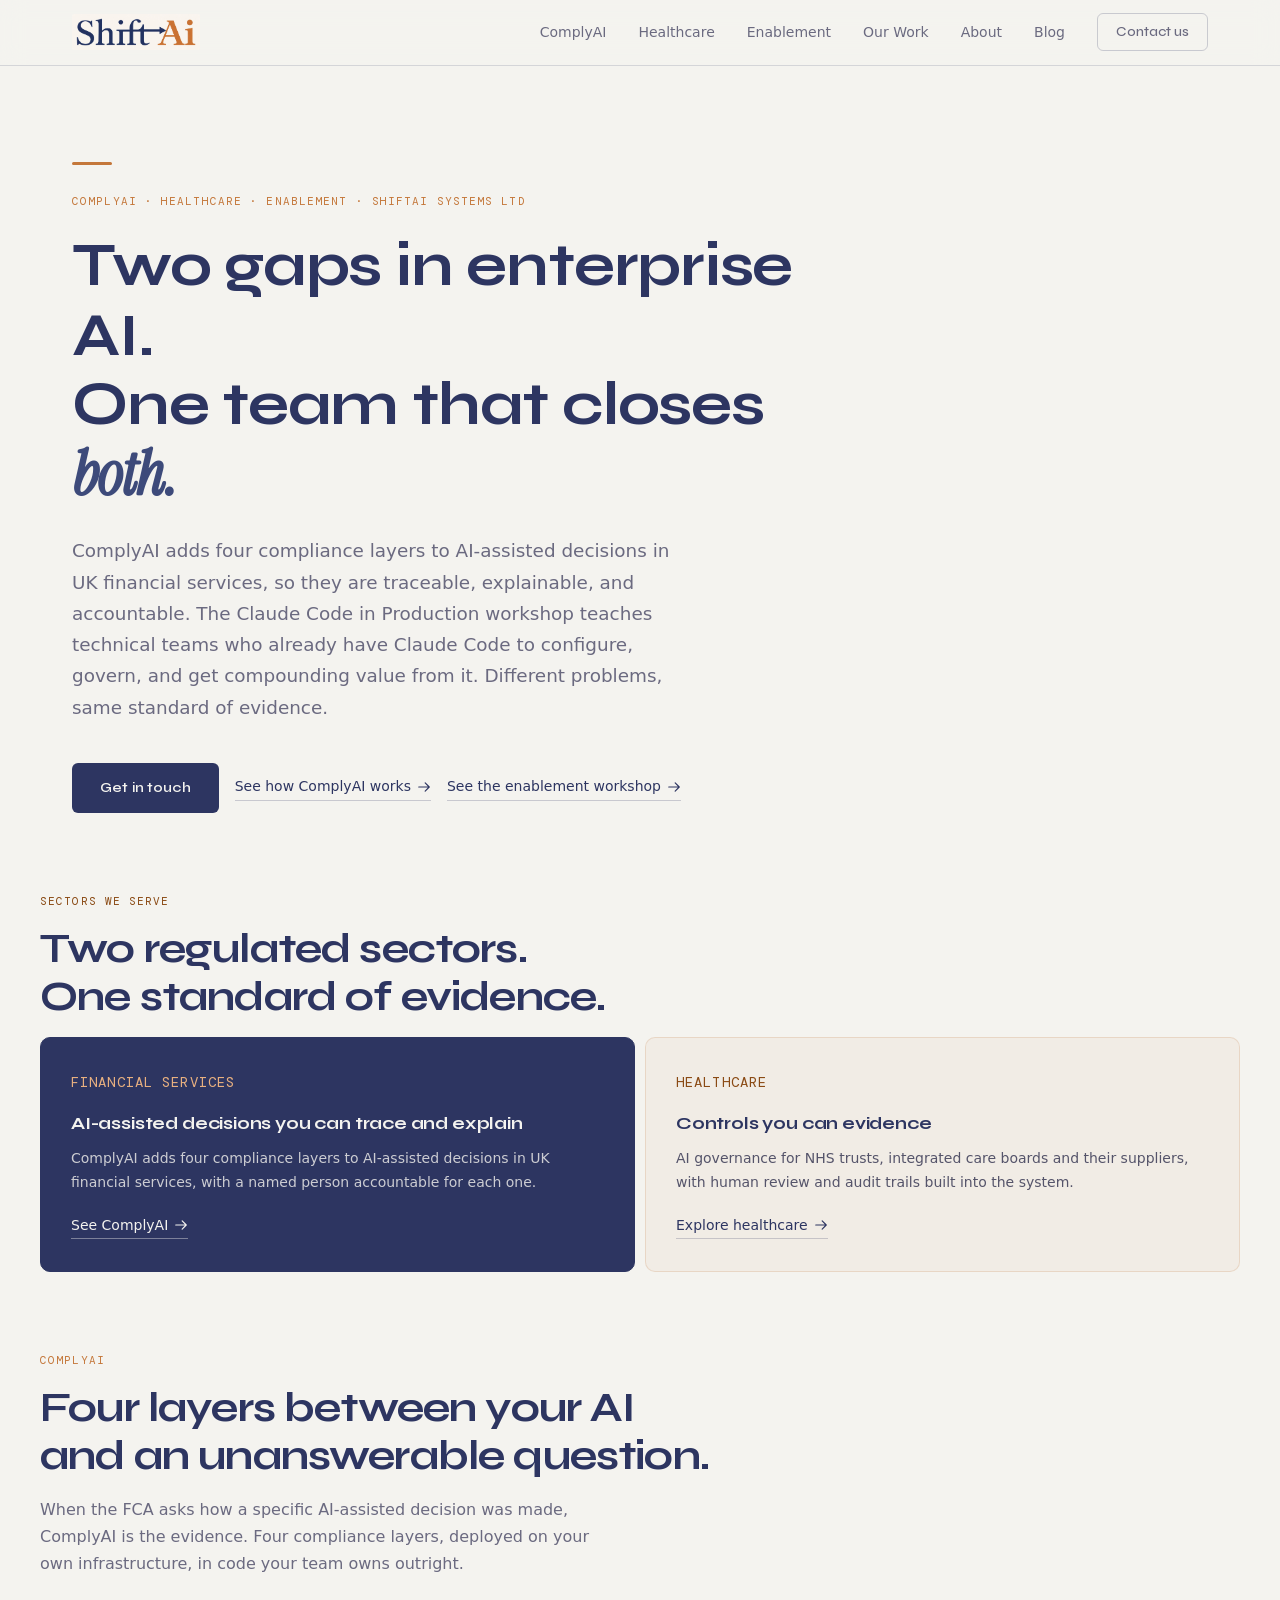
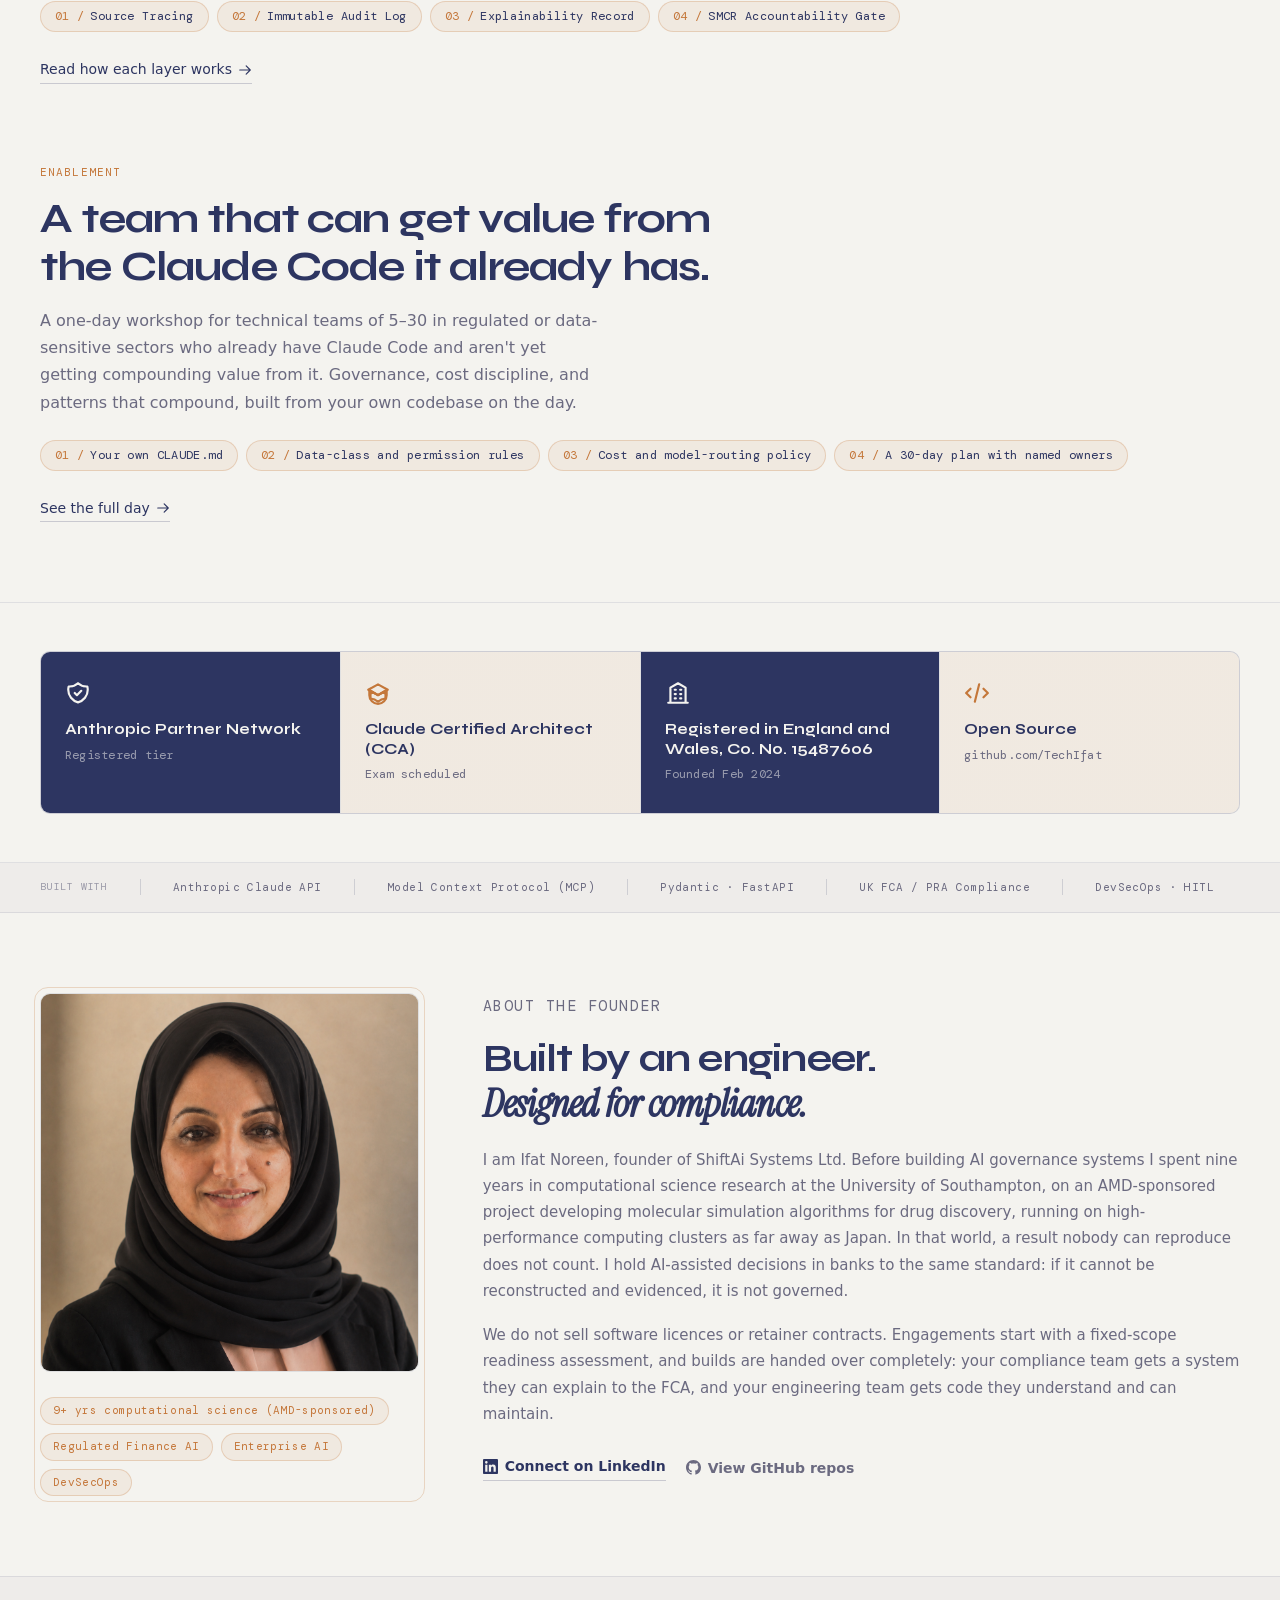
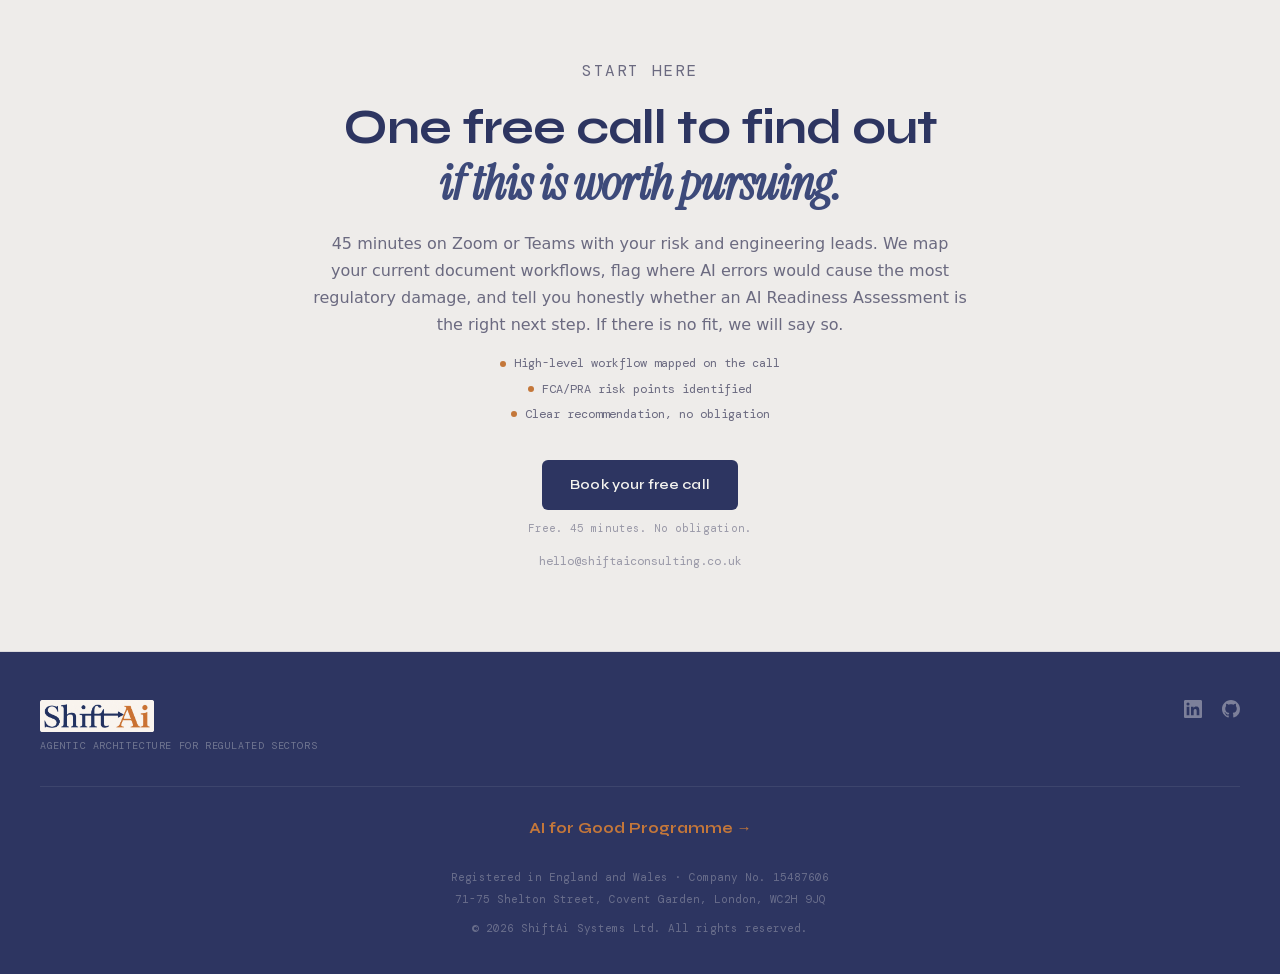
==== index.html @ 069ab25c "Switch chat widget off (single flag), fix hidden class on older pages Co-Authored-By: Claude Sonnet " ====
<!DOCTYPE html>
<html lang="en">
<head>
<meta charset="UTF-8">
<meta name="viewport" content="width=device-width, initial-scale=1.0">
<title>ShiftAi Systems Ltd | AI Governance for UK Financial Services and Healthcare</title>
<meta name="description" content="ShiftAi is a UK AI governance consultancy for regulated sectors: financial services and healthcare. Controls you can evidence, plus Claude Code enablement for technical teams.">
<meta name="keywords" content="agentic AI, AI governance UK banking, AI governance healthcare, NHS AI governance, SMCR compliance AI, Claude Code enablement, agentic AI training, FCA AI governance, UK fintech">
<meta name="author" content="Ifat Noreen, ShiftAi Systems Ltd">
<link rel="canonical" href="https://shiftaiconsulting.co.uk/">
<meta property="og:type" content="website">
<meta property="og:url" content="https://shiftaiconsulting.co.uk/">
<meta property="og:title" content="ShiftAi Systems Ltd | AI Governance for UK Financial Services and Healthcare">
<meta property="og:description" content="Two ways to close the gap between deploying AI and deploying it safely: ComplyAI's four compliance layers, and hands-on Claude Code enablement for technical teams.">
<meta property="og:image" content="https://shiftaiconsulting.co.uk/complyai-card.png">
<meta name="twitter:card" content="summary_large_image">
<meta name="twitter:title" content="ShiftAi Systems Ltd | AI Governance for UK Financial Services and Healthcare">
<meta name="twitter:description" content="Two ways to close the gap between deploying AI and deploying it safely: ComplyAI's four compliance layers, and hands-on Claude Code enablement.">
<meta name="twitter:image" content="https://shiftaiconsulting.co.uk/complyai-card.png">
<script type="application/ld+json">{"@context":"https://schema.org","@type":"ProfessionalService","name":"ShiftAi Systems Ltd","url":"https://shiftaiconsulting.co.uk","description":"AI governance and enablement for regulated sectors: UK financial services and healthcare","founder":{"@type":"Person","name":"Ifat Noreen"},"address":{"@type":"PostalAddress","streetAddress":"71-75 Shelton Street, Covent Garden","addressLocality":"London","postalCode":"WC2H 9JQ","addressCountry":"GB"}}</script>
<link rel="stylesheet" href="fonts/fonts.css">
<style>
.hidden{display:none}
*{box-sizing:border-box;margin:0;padding:0}
:root{
  --bg:#f4f3ef;--bg2:#eeecea;--bg3:#e6e4df;--bg4:#dddbd5;
  --ink:#2d3561;--ink2:#3d4a7a;--ink3:#4a5a8a;
  --brass:#c4773a;--brass-bg:rgba(196,119,58,0.08);--brass-border:rgba(196,119,58,0.25);
  --muted:#6b6a80;--muted2:#9a99a8;
  --border:rgba(45,53,97,0.1);--border2:rgba(45,53,97,0.16);--border3:rgba(45,53,97,0.22);
}
html{scroll-behavior:smooth}
body{background:var(--bg);color:var(--ink);font-family:'DM Sans','Segoe UI',system-ui,sans-serif;font-size:16px;line-height:1.6;-webkit-font-smoothing:antialiased}
h1,h2,h3,h4{font-family:'Syne',sans-serif;line-height:1.15}
.mono{font-family:'DM Mono',monospace}
.serif{font-family:'Instrument Serif',serif}

/* Nav */
nav{position:sticky;top:0;z-index:50;background:rgba(244,243,239,0.92);backdrop-filter:blur(12px);border-bottom:1px solid var(--border2)}
#about{scroll-margin-top:84px}
.nav-inner{max-width:1200px;margin:0 auto;padding:0 32px;height:64px;display:flex;align-items:center;justify-content:space-between}
.nav-logo{text-decoration:none;display:flex;align-items:center}.nav-logo img{height:36px;width:auto}
.nav-links{display:flex;align-items:center;gap:32px}
.nav-links a{font-size:14px;font-weight:500;color:var(--muted);text-decoration:none;transition:color 0.15s;position:relative}
.nav-links a::after{content:'';position:absolute;bottom:-2px;left:0;width:0;height:1px;background:var(--ink);transition:width 0.2s}
.nav-links a:hover{color:var(--ink)}
.nav-links a:hover::after{width:100%}
.nav-cta{font-size:13px;font-weight:600;color:var(--ink);border:1.5px solid var(--border3);border-radius:6px;padding:7px 18px;text-decoration:none;transition:all 0.15s;font-family:'Syne',sans-serif}
.nav-cta:hover{background:var(--ink);color:var(--bg);border-color:var(--ink)}
.hamburger{display:none;background:none;border:none;cursor:pointer;padding:4px;color:var(--ink)}
#mobile-menu{max-height:0;overflow:hidden;transition:max-height 0.3s ease,opacity 0.3s;opacity:0;border-top:1px solid var(--border)}
#mobile-menu.open{max-height:360px;opacity:1}
.mobile-links{padding:20px 32px;display:flex;flex-direction:column;gap:18px}
.mobile-links a{font-size:15px;font-weight:500;color:var(--muted);text-decoration:none;transition:color 0.15s}
.mobile-links a:hover{color:var(--ink)}

/* Reveal */
.reveal{opacity:0;transform:translateY(24px);transition:opacity 0.6s ease,transform 0.6s ease}
.reveal.visible{opacity:1;transform:none}
.rd1{transition-delay:0.08s}.rd2{transition-delay:0.16s}.rd3{transition-delay:0.24s}.rd4{transition-delay:0.32s}

/* Fade-up on load */
@keyframes fadeUp{from{opacity:0;transform:translateY(20px)}to{opacity:1;transform:none}}
.fu{animation:fadeUp 0.7s ease both}
.fu1{animation-delay:0.05s}.fu2{animation-delay:0.18s}.fu3{animation-delay:0.32s}.fu4{animation-delay:0.46s}

/* Hero */
.hero{padding:96px 32px 80px;max-width:1200px;margin:0 auto;position:relative}
.hero-rule{width:40px;height:3px;background:var(--brass);border-radius:2px;margin-bottom:28px}
.hero-eyebrow{font-family:'DM Mono',monospace;font-size:11px;color:var(--brass);letter-spacing:0.1em;text-transform:uppercase;margin-bottom:20px}
.hero h1{font-size:clamp(2.4rem,5vw,3.8rem);font-weight:700;color:var(--ink);letter-spacing:-0.02em;margin-bottom:24px;max-width:780px}
.hero h1 em{font-style:italic;font-family:'Instrument Serif',serif;color:var(--ink2)}
.hero-sub{font-size:1.15rem;color:var(--muted);max-width:620px;line-height:1.7;margin-bottom:40px}
.hero-actions{display:flex;align-items:center;gap:16px;flex-wrap:wrap}
.btn-primary{background:var(--ink);color:var(--bg);font-family:'Syne',sans-serif;font-size:14px;font-weight:600;padding:14px 28px;border-radius:6px;text-decoration:none;transition:background 0.15s,transform 0.15s;display:inline-block;letter-spacing:0.01em;cursor:pointer;border:none;}
.btn-primary:hover{background:var(--ink2);transform:translateY(-1px)}
.btn-secondary{font-size:14px;font-weight:500;color:var(--ink);text-decoration:none;display:inline-flex;align-items:center;gap:6px;border-bottom:1px solid var(--border3);padding-bottom:2px;transition:border-color 0.15s,color 0.15s}
.btn-secondary:hover{color:var(--brass);border-color:var(--brass)}

/* ComplyAI layer chips */
.layer-chips{list-style:none;display:flex;flex-wrap:wrap;gap:8px}
.layer-chip{font-family:'DM Mono',monospace;font-size:12px;color:var(--ink);background:var(--brass-bg);border:1px solid var(--brass-border);padding:5px 14px;border-radius:20px;letter-spacing:0.03em}
.layer-chip .chip-num{color:var(--brass);margin-right:6px}

/* Credentials */
.credentials-section{background:var(--bg);border-top:1px solid var(--border);border-bottom:1px solid var(--border);padding:48px 32px}
.credentials-grid{display:grid;grid-template-columns:repeat(4,1fr);gap:1px;background:var(--border);border:1px solid var(--border);border-radius:10px;overflow:hidden}
.cred-card{padding:28px 24px}
.cred-card.cred-ink{background:var(--ink)}
.cred-card.cred-brass{background-color:var(--bg);background-image:linear-gradient(rgba(196,119,58,0.08),rgba(196,119,58,0.08))}
.cred-icon{width:26px;height:26px;display:block;margin-bottom:14px}
.cred-card.cred-ink .cred-icon{color:var(--bg)}
.cred-card.cred-brass .cred-icon{color:var(--brass)}
.cred-label{font-family:'Syne',sans-serif;font-weight:700;font-size:15px;line-height:1.3;margin-bottom:6px}
.cred-card.cred-ink .cred-label{color:var(--bg)}
.cred-card.cred-brass .cred-label{color:var(--ink)}
.cred-detail{font-family:'DM Mono',monospace;font-size:12px;letter-spacing:0.02em}
.cred-card.cred-ink .cred-detail{color:rgba(244,243,239,0.55)}
.cred-card.cred-brass .cred-detail{color:var(--muted)}

/* Trust bar */
.trust{background:var(--bg2);border-bottom:1px solid var(--border);padding:16px 32px;overflow-x:auto;scrollbar-width:none}
.trust::-webkit-scrollbar{display:none}
.trust-inner{max-width:1200px;margin:0 auto;display:flex;align-items:center;gap:32px;white-space:nowrap}
.trust-label{font-family:'DM Mono',monospace;font-size:10px;color:var(--muted2);letter-spacing:0.08em;text-transform:uppercase;flex-shrink:0}
.trust-divider{width:1px;height:16px;background:var(--border2);flex-shrink:0}
.trust-item{font-family:'DM Mono',monospace;font-size:11px;color:var(--muted);letter-spacing:0.04em;flex-shrink:0}

/* Sectors */
.sectors-grid{display:grid;grid-template-columns:repeat(2,1fr);gap:10px}
.sector-card{background:#fff;border:1px solid var(--border);border-radius:10px;padding:32px 30px;transition:border-color 0.2s,transform 0.2s;position:relative;overflow:hidden;display:flex;flex-direction:column;align-items:flex-start}
.sector-card::before{content:'';position:absolute;top:0;left:0;right:0;height:3px;border-radius:10px 10px 0 0;opacity:0;transition:opacity 0.2s}
.sector-card.ink{background:var(--ink);border-color:var(--ink)}
.sector-card.brass-card{background:rgba(196,119,58,0.05);border-color:rgba(196,119,58,0.18)}
.sector-card.ink::before{background:var(--ink)}
.sector-card.brass-card::before{background:var(--brass)}
.sector-card:hover{transform:translateY(-3px)}
.sector-card:hover::before{opacity:1}
.sector-label{font-family:'DM Mono',monospace;font-size:11px;letter-spacing:0.08em;text-transform:uppercase;margin-bottom:16px}
.sector-card.ink .sector-label{color:#e8b080}
.sector-card.ink h3{color:var(--bg)}
.sector-card.ink p{color:rgba(244,243,239,0.8)}
.sector-card.ink .btn-secondary{color:var(--bg);border-color:rgba(244,243,239,0.4)}
.sector-card.ink .btn-secondary:hover{color:#e8b080;border-color:#e8b080}
.sector-card.ink::before{background:#e8b080}
.sector-card.brass-card .sector-label{color:#8a4a14}
.sector-card h3{font-size:1.1rem;font-weight:700;color:var(--ink);margin-bottom:12px;letter-spacing:-0.01em}
.sector-card p{font-size:14px;color:#55546a;line-height:1.72;margin-bottom:20px}
.sector-card .btn-secondary{margin-top:auto}
.sector-card .btn-secondary:hover{color:#8a4a14;border-color:#8a4a14}
@media(prefers-reduced-motion:reduce){.sector-card:hover{transform:none}}

/* Section shared */
.section{padding:80px 32px}
.section-inner{max-width:1200px;margin:0 auto}
.section-eyebrow{font-family:'DM Mono',monospace;font-size:11px;color:var(--brass);letter-spacing:0.1em;text-transform:uppercase;margin-bottom:14px}
.section-heading{font-size:clamp(1.8rem,3.5vw,2.6rem);font-weight:700;color:var(--ink);letter-spacing:-0.02em;margin-bottom:16px}
.section-sub{font-size:1rem;color:var(--muted);max-width:560px;line-height:1.7;margin-bottom:48px}

/* About Grid */
.about-grid{display:grid;grid-template-columns:1fr 2fr;gap:64px;align-items:start}
.about-photo{position:relative}
.about-photo img{width:100%;aspect-ratio:1;object-fit:cover;border-radius:10px;border:1px solid var(--border)}
.about-photo-frame{position:absolute;inset:-6px;border:1px solid var(--brass-border);border-radius:14px;pointer-events:none}
.badges{display:flex;flex-wrap:wrap;gap:8px;margin-top:18px}
.badge{font-family:'DM Mono',monospace;font-size:11px;color:var(--brass);background:var(--brass-bg);border:1px solid var(--brass-border);padding:4px 12px;border-radius:20px;letter-spacing:0.03em}
.about-content h2{font-size:clamp(1.7rem,3vw,2.4rem);font-weight:700;color:var(--ink);letter-spacing:-0.02em;margin-bottom:20px}
.about-content h2 em{font-style:italic;font-family:'Instrument Serif',serif}
.about-content p{font-size:15px;color:var(--muted);line-height:1.75;margin-bottom:18px}
.about-links{display:flex;flex-wrap:wrap;gap:20px;margin-top:28px}
.about-link{display:inline-flex;align-items:center;gap:7px;font-size:14px;font-weight:600;text-decoration:none;transition:color 0.15s}
.about-link.primary{color:var(--ink);border-bottom:1px solid var(--border3);padding-bottom:2px}
.about-link.primary:hover{color:var(--brass);border-color:var(--brass)}
.about-link.secondary{color:var(--muted)}
.about-link.secondary:hover{color:var(--ink)}

/* CTA */
.cta-section{background:var(--bg2);border-top:1px solid var(--border);border-bottom:1px solid var(--border)}
.cta-inner{max-width:720px;margin:0 auto;text-align:center;padding:80px 32px}
.cta-inner .section-eyebrow{justify-content:center;display:block}
.cta-inner h2{font-size:clamp(2rem,4vw,3rem);font-weight:700;color:var(--ink);letter-spacing:-0.02em;margin-bottom:18px}
.cta-inner h2 em{font-style:italic;font-family:'Instrument Serif',serif;color:var(--ink2)}
.cta-inner p{font-size:1rem;color:var(--muted);line-height:1.7;margin-bottom:16px}
.cta-checklist{list-style:none;display:flex;flex-direction:column;align-items:center;gap:6px;margin-bottom:36px}
.cta-checklist li{font-family:'DM Mono',monospace;font-size:12px;color:var(--muted);display:flex;align-items:center;gap:8px}
.cta-checklist li::before{content:'';width:6px;height:6px;border-radius:50%;background:var(--brass);flex-shrink:0}
.cta-price-anchor{font-family:'DM Mono',monospace;font-size:11px;color:var(--muted2);margin-top:10px;display:block}
.cta-email{font-family:'DM Mono',monospace;font-size:12px;color:var(--muted2);margin-top:14px;display:block}

/* Footer */
footer{background:var(--ink);color:rgba(244,243,239,0.55);padding:48px 32px 36px}
.footer-inner{max-width:1200px;margin:0 auto}
.footer-top{display:flex;justify-content:space-between;align-items:flex-start;gap:32px;flex-wrap:wrap;padding-bottom:32px;border-bottom:1px solid rgba(255,255,255,0.08);margin-bottom:28px}
.footer-logo{margin-bottom:6px;display:flex;align-items:center}.footer-logo img{height:32px;width:auto}
.footer-tagline{font-family:'DM Mono',monospace;font-size:10px;letter-spacing:0.06em;text-transform:uppercase;color:rgba(244,243,239,0.35)}
.footer-links{display:flex;align-items:center;gap:20px}
.footer-link{color:rgba(244,243,239,0.4);transition:color 0.15s;display:flex;align-items:center}
.footer-link:hover{color:var(--bg)}
.footer-program{text-align:center;margin-bottom:28px}
.footer-program a{font-family:'Syne',sans-serif;font-size:15px;font-weight:700;color:var(--brass);text-decoration:none;display:inline-flex;align-items:center;justify-content:center;gap:7px;transition:gap 0.15s}
.footer-program a:hover{gap:11px}
.footer-bottom{display:flex;flex-direction:column;align-items:center;gap:5px;text-align:center;font-family:'DM Mono',monospace;font-size:11px;color:rgba(244,243,239,0.3)}
.footer-bottom a{color:rgba(244,243,239,0.5);text-decoration:none;transition:color 0.15s}
.footer-bottom a:hover{color:var(--bg)}

/* Responsive */
@media(max-width:768px){
  .nav-links{display:none}
  .hamburger{display:block}
  .hero{padding:60px 20px 56px}
  .about-grid{grid-template-columns:1fr}
  .section{padding:56px 20px}
  .trust{padding:14px 20px}
  .credentials-section{padding:32px 20px}
  .credentials-grid{grid-template-columns:repeat(2,1fr)}
  .sectors-grid{grid-template-columns:1fr}
}

@media(max-width:420px){
  .credentials-grid{grid-template-columns:1fr}
}
</style>
<noscript><style>.reveal{opacity:1;transform:none}.fu{animation:none}</style></noscript>
</head>
<body>

<!-- Nav -->
<nav>
  <div class="nav-inner">
    <a href="#" class="nav-logo"><img src="shiftai-logo.png" alt="ShiftAi Systems Ltd" /></a>
    <div class="nav-links">
      <a href="complyai.html">ComplyAI</a>
      <a href="healthcare.html">Healthcare</a>
      <a href="enablement.html">Enablement</a>
      <a href="work.html">Our Work</a>
      <a href="index.html#about">About</a>
      <a href="blog.html">Blog</a>
      <a href="contact.html" class="nav-cta">Contact us</a>
    </div>
    <button id="hamburger" class="hamburger" aria-label="Toggle menu">
      <svg id="icon-open" width="22" height="22" fill="none" stroke="currentColor" viewBox="0 0 24 24"><path stroke-linecap="round" stroke-linejoin="round" stroke-width="2" d="M4 6h16M4 12h16M4 18h16"/></svg>
      <svg id="icon-close" class="hidden" width="22" height="22" fill="none" stroke="currentColor" viewBox="0 0 24 24"><path stroke-linecap="round" stroke-linejoin="round" stroke-width="2" d="M6 18L18 6M6 6l12 12"/></svg>
    </button>
  </div>
  <div id="mobile-menu">
    <div class="mobile-links">
      <a href="complyai.html" onclick="closeMenu()">ComplyAI</a>
      <a href="healthcare.html" onclick="closeMenu()">Healthcare</a>
      <a href="enablement.html" onclick="closeMenu()">Enablement</a>
      <a href="work.html" onclick="closeMenu()">Our Work</a>
      <a href="index.html#about" onclick="closeMenu()">About</a>
      <a href="blog.html" onclick="closeMenu()">Blog</a>
      <a href="contact.html" onclick="closeMenu()">Contact us</a>
    </div>
  </div>
</nav>

<!-- Hero -->
<header>
  <div class="hero">
    <div class="hero-rule fu fu1"></div>
    <p class="hero-eyebrow fu fu1">ComplyAI &middot; Healthcare &middot; Enablement &middot; ShiftAi Systems Ltd</p>
    <h1 class="fu fu2">Two gaps in enterprise AI.<br>One team that closes <em>both.</em></h1>
    <p class="hero-sub fu fu3">ComplyAI adds four compliance layers to AI-assisted decisions in UK financial services, so they are traceable, explainable, and accountable. The Claude Code in Production workshop teaches technical teams who already have Claude Code to configure, govern, and get compounding value from it. Different problems, same standard of evidence.</p>
    <div class="hero-actions fu fu4">
      <a href="contact.html" class="btn-primary">Get in touch</a>
      <a href="complyai.html" class="btn-secondary">See how ComplyAI works <svg width="14" height="14" fill="none" stroke="currentColor" viewBox="0 0 24 24"><path stroke-linecap="round" stroke-linejoin="round" stroke-width="2" d="M14 5l7 7m0 0l-7 7m7-7H3"/></svg></a>
      <a href="enablement.html" class="btn-secondary">See the enablement workshop <svg width="14" height="14" fill="none" stroke="currentColor" viewBox="0 0 24 24"><path stroke-linecap="round" stroke-linejoin="round" stroke-width="2" d="M14 5l7 7m0 0l-7 7m7-7H3"/></svg></a>
    </div>
  </div>
</header>

<!-- Sectors we serve -->
<section id="sectors" class="section" style="padding-top:0">
  <div class="section-inner">
    <div class="reveal">
      <p class="section-eyebrow" style="color:#8a4a14">Sectors we serve</p>
      <h2 class="section-heading">Two regulated sectors.<br>One standard of evidence.</h2>
    </div>
    <div class="sectors-grid">
      <div class="sector-card ink reveal rd1">
        <p class="sector-label">Financial services</p>
        <h3>AI-assisted decisions you can trace and explain</h3>
        <p>ComplyAI adds four compliance layers to AI-assisted decisions in UK financial services, with a named person accountable for each one.</p>
        <a href="complyai.html" class="btn-secondary">See ComplyAI <svg width="14" height="14" fill="none" stroke="currentColor" viewBox="0 0 24 24" aria-hidden="true"><path stroke-linecap="round" stroke-linejoin="round" stroke-width="2" d="M14 5l7 7m0 0l-7 7m7-7H3"/></svg></a>
      </div>
      <div class="sector-card brass-card reveal rd2">
        <p class="sector-label">Healthcare</p>
        <h3>Controls you can evidence</h3>
        <p>AI governance for NHS trusts, integrated care boards and their suppliers, with human review and audit trails built into the system.</p>
        <a href="healthcare.html" class="btn-secondary">Explore healthcare <svg width="14" height="14" fill="none" stroke="currentColor" viewBox="0 0 24 24" aria-hidden="true"><path stroke-linecap="round" stroke-linejoin="round" stroke-width="2" d="M14 5l7 7m0 0l-7 7m7-7H3"/></svg></a>
      </div>
    </div>
  </div>
</section>

<!-- ComplyAI Introduction -->
<section class="section" style="padding-top:0">
  <div class="section-inner">
    <div class="reveal">
      <p class="section-eyebrow">ComplyAI</p>
      <h2 class="section-heading">Four layers between your AI<br>and an unanswerable question.</h2>
      <p class="section-sub" style="margin-bottom:24px">When the FCA asks how a specific AI-assisted decision was made, ComplyAI is the evidence. Four compliance layers, deployed on your own infrastructure, in code your team owns outright.</p>
    </div>
    <ul class="layer-chips reveal">
      <li class="layer-chip"><span class="chip-num">01 /</span>Source Tracing</li>
      <li class="layer-chip"><span class="chip-num">02 /</span>Immutable Audit Log</li>
      <li class="layer-chip"><span class="chip-num">03 /</span>Explainability Record</li>
      <li class="layer-chip"><span class="chip-num">04 /</span>SMCR Accountability Gate</li>
    </ul>
    <div class="reveal" style="margin-top:24px">
      <a href="complyai.html" class="btn-secondary">Read how each layer works <svg width="14" height="14" fill="none" stroke="currentColor" viewBox="0 0 24 24"><path stroke-linecap="round" stroke-linejoin="round" stroke-width="2" d="M14 5l7 7m0 0l-7 7m7-7H3"/></svg></a>
    </div>
  </div>
</section>

<!-- Enablement Introduction -->
<section class="section" style="padding-top:0">
  <div class="section-inner">
    <div class="reveal">
      <p class="section-eyebrow">Enablement</p>
      <h2 class="section-heading">A team that can get value from<br>the Claude Code it already has.</h2>
      <p class="section-sub" style="margin-bottom:24px">A one-day workshop for technical teams of 5&ndash;30 in regulated or data-sensitive sectors who already have Claude Code and aren't yet getting compounding value from it. Governance, cost discipline, and patterns that compound, built from your own codebase on the day.</p>
    </div>
    <ul class="layer-chips reveal">
      <li class="layer-chip"><span class="chip-num">01 /</span>Your own CLAUDE.md</li>
      <li class="layer-chip"><span class="chip-num">02 /</span>Data-class and permission rules</li>
      <li class="layer-chip"><span class="chip-num">03 /</span>Cost and model-routing policy</li>
      <li class="layer-chip"><span class="chip-num">04 /</span>A 30-day plan with named owners</li>
    </ul>
    <div class="reveal" style="margin-top:24px">
      <a href="enablement.html" class="btn-secondary">See the full day <svg width="14" height="14" fill="none" stroke="currentColor" viewBox="0 0 24 24"><path stroke-linecap="round" stroke-linejoin="round" stroke-width="2" d="M14 5l7 7m0 0l-7 7m7-7H3"/></svg></a>
    </div>
  </div>
</section>

<!-- Credentials -->
<section class="credentials-section">
  <div class="section-inner">
    <div class="credentials-grid reveal">
      <div class="cred-card cred-ink">
        <svg class="cred-icon" fill="none" stroke="currentColor" viewBox="0 0 24 24"><path stroke-linecap="round" stroke-linejoin="round" stroke-width="2" d="M9 12l2 2 4-4m5.618-4.016A11.955 11.955 0 0112 2.944a11.955 11.955 0 01-8.618 3.04A12.02 12.02 0 003 9c0 5.591 3.824 10.29 9 11.622 5.176-1.332 9-6.03 9-11.622 0-1.042-.133-2.052-.382-3.016z"/></svg>
        <h3 class="cred-label">Anthropic Partner Network</h3>
        <p class="cred-detail">Registered tier</p>
      </div>
      <div class="cred-card cred-brass">
        <svg class="cred-icon" fill="none" stroke="currentColor" viewBox="0 0 24 24"><path stroke-linecap="round" stroke-linejoin="round" stroke-width="2" d="M12 14l9-5-9-5-9 5 9 5z"/><path stroke-linecap="round" stroke-linejoin="round" stroke-width="2" d="M12 14l6.16-3.422a12.083 12.083 0 01.665 6.479A11.952 11.952 0 0012 20.055a11.952 11.952 0 00-6.824-2.998 12.078 12.078 0 01.665-6.479L12 14z"/><path stroke-linecap="round" stroke-linejoin="round" stroke-width="2" d="M12 14l-8-4.889V14a8 8 0 0016 0V9.111L12 14z"/></svg>
        <h3 class="cred-label">Claude Certified Architect (CCA)</h3>
        <p class="cred-detail">Exam scheduled</p>
      </div>
      <div class="cred-card cred-ink">
        <svg class="cred-icon" fill="none" stroke="currentColor" viewBox="0 0 24 24"><path stroke-linecap="round" stroke-linejoin="round" stroke-width="2" d="M3 21h18M5 21V7l7-4 7 4v14M9 9h1m4 0h1m-6 4h1m4 0h1m-6 4h1m4 0h1"/></svg>
        <h3 class="cred-label">Registered in England and Wales, Co. No. 15487606</h3>
        <p class="cred-detail">Founded Feb 2024</p>
      </div>
      <div class="cred-card cred-brass">
        <svg class="cred-icon" fill="none" stroke="currentColor" viewBox="0 0 24 24"><path stroke-linecap="round" stroke-linejoin="round" stroke-width="2" d="M10 20l4-16m4 4l4 4-4 4M6 16l-4-4 4-4"/></svg>
        <h3 class="cred-label">Open Source</h3>
        <p class="cred-detail">github.com/TechIfat</p>
      </div>
    </div>
  </div>
</section>

<!-- Trust bar -->
<div class="trust">
  <div class="trust-inner">
    <span class="trust-label">Built with</span>
    <div class="trust-divider"></div>
    <span class="trust-item">Anthropic Claude API</span>
    <div class="trust-divider"></div>
    <span class="trust-item">Model Context Protocol (MCP)</span>
    <div class="trust-divider"></div>
    <span class="trust-item">Pydantic · FastAPI</span>
    <div class="trust-divider"></div>
    <span class="trust-item">UK FCA / PRA Compliance</span>
    <div class="trust-divider"></div>
    <span class="trust-item">DevSecOps · HITL</span>
  </div>
</div>

<!-- About -->
<section id="about" class="section">
  <div class="section-inner">
    <div class="about-grid">
      <div class="about-photo reveal">
        <div class="about-photo-frame"></div>
        <img src="headshot.png" alt="Ifat Noreen, Principal Agentic AI Architect">
        <div class="badges">
          <span class="badge">9+ yrs computational science (AMD-sponsored)</span>
          <span class="badge">Regulated Finance AI</span>
          <span class="badge">Enterprise AI</span>
          <span class="badge">DevSecOps</span>
        </div>
      </div>
      <div class="about-content reveal rd2">
        <p class="section-eyebrow">About the founder</p>
        <h2>Built by an engineer.<br><em>Designed for compliance.</em></h2>
        <p>I am Ifat Noreen, founder of ShiftAi Systems Ltd. Before building AI governance systems I spent nine years in computational science research at the University of Southampton, on an AMD-sponsored project developing molecular simulation algorithms for drug discovery, running on high-performance computing clusters as far away as Japan. In that world, a result nobody can reproduce does not count. I hold AI-assisted decisions in banks to the same standard: if it cannot be reconstructed and evidenced, it is not governed.</p>
        <p>We do not sell software licences or retainer contracts. Engagements start with a fixed-scope readiness assessment, and builds are handed over completely: your compliance team gets a system they can explain to the FCA, and your engineering team gets code they understand and can maintain.</p>
        <div class="about-links">
          <a href="https://www.linkedin.com/in/ifat-noreen" target="_blank" class="about-link primary">
            <svg width="15" height="15" fill="currentColor" viewBox="0 0 24 24"><path d="M20.447 20.452h-3.554v-5.569c0-1.328-.027-3.037-1.852-3.037-1.853 0-2.136 1.445-2.136 2.939v5.667H9.351V9h3.414v1.561h.046c.477-.9 1.637-1.85 3.37-1.85 3.601 0 4.267 2.37 4.267 5.455v6.286zM5.337 7.433a2.062 2.062 0 01-2.063-2.065 2.064 2.064 0 112.063 2.065zm1.782 13.019H3.555V9h3.564v11.452zM22.225 0H1.771C.792 0 0 .774 0 1.729v20.542C0 23.227.792 24 1.771 24h20.451C23.2 24 24 23.227 24 22.271V1.729C24 .774 23.2 0 22.222 0h.003z"/></svg>
            Connect on LinkedIn
          </a>
          <a href="https://github.com/TechIfat" target="_blank" class="about-link secondary">
            <svg width="15" height="15" fill="currentColor" viewBox="0 0 24 24"><path d="M12 0C5.37 0 0 5.37 0 12c0 5.31 3.435 9.795 8.205 11.385.6.105.825-.255.825-.57 0-.285-.015-1.23-.015-2.235-3.015.555-3.795-.735-4.035-1.41-.135-.345-.72-1.41-1.23-1.695-.42-.225-1.02-.78-.015-.795.945-.015 1.62.87 1.845 1.23 1.08 1.815 2.805 1.305 3.495.99.105-.78.42-1.305.765-1.605-2.67-.3-5.46-1.335-5.46-5.925 0-1.305.465-2.385 1.23-3.225-.12-.3-.54-1.53.12-3.18 0 0 1.005-.315 3.3 1.23.96-.27 1.98-.405 3-.405s2.04.135 3 .405c2.295-1.56 3.3-1.23 3.3-1.23.66 1.65.24 2.88.12 3.18.765.84 1.23 1.905 1.23 3.225 0 4.605-2.805 5.625-5.475 5.925.435.375.81 1.095.81 2.22 0 1.605-.015 2.895-.015 3.3 0 .315.225.69.825.57A12.02 12.02 0 0024 12c0-6.63-5.37-12-12-12z"/></svg>
            View GitHub repos
          </a>
        </div>
      </div>
    </div>
  </div>
</section>

<!-- CTA -->
<section class="cta-section">
  <div class="cta-inner reveal">
    <p class="section-eyebrow">Start here</p>
    <h2>One free call to find out<br><em>if this is worth pursuing.</em></h2>
    <p>45 minutes on Zoom or Teams with your risk and engineering leads. We map your current document workflows, flag where AI errors would cause the most regulatory damage, and tell you honestly whether an AI Readiness Assessment is the right next step. If there is no fit, we will say so.</p>
    <ul class="cta-checklist">
      <li>High-level workflow mapped on the call</li>
      <li>FCA/PRA risk points identified</li>
      <li>Clear recommendation, no obligation</li>
    </ul>
    <a href="https://calendly.com/ifat-noreen/free-45-minute-discovery-call" target="_blank" rel="noopener" class="btn-primary">Book your free call</a>
    <span class="cta-price-anchor">Free. 45 minutes. No obligation.</span>
    <span class="cta-email">hello@shiftaiconsulting.co.uk</span>
  </div>
</section>

<!-- Footer -->
<footer>
  <div class="footer-inner">
    <div class="footer-top">
      <div>
        <div class="footer-logo"><img src="shiftai-logo.png" alt="ShiftAi Systems Ltd" /></div>
        <div class="footer-tagline">Agentic Architecture for Regulated Sectors</div>
      </div>
      <div class="footer-links">
        <a href="https://www.linkedin.com/in/ifat-noreen" target="_blank" aria-label="LinkedIn" class="footer-link">
          <svg width="18" height="18" fill="currentColor" viewBox="0 0 24 24"><path d="M20.447 20.452h-3.554v-5.569c0-1.328-.027-3.037-1.852-3.037-1.853 0-2.136 1.445-2.136 2.939v5.667H9.351V9h3.414v1.561h.046c.477-.9 1.637-1.85 3.37-1.85 3.601 0 4.267 2.37 4.267 5.455v6.286zM5.337 7.433a2.062 2.062 0 01-2.063-2.065 2.064 2.064 0 112.063 2.065zm1.782 13.019H3.555V9h3.564v11.452zM22.225 0H1.771C.792 0 0 .774 0 1.729v20.542C0 23.227.792 24 1.771 24h20.451C23.2 24 24 23.227 24 22.271V1.729C24 .774 23.2 0 22.222 0h.003z"/></svg>
        </a>
        <a href="https://github.com/TechIfat" target="_blank" aria-label="GitHub" class="footer-link">
          <svg width="18" height="18" fill="currentColor" viewBox="0 0 24 24"><path d="M12 0C5.37 0 0 5.37 0 12c0 5.31 3.435 9.795 8.205 11.385.6.105.825-.255.825-.57 0-.285-.015-1.23-.015-2.235-3.015.555-3.795-.735-4.035-1.41-.135-.345-.72-1.41-1.23-1.695-.42-.225-1.02-.78-.015-.795.945-.015 1.62.87 1.845 1.23 1.08 1.815 2.805 1.305 3.495.99.105-.78.42-1.305.765-1.605-2.67-.3-5.46-1.335-5.46-5.925 0-1.305.465-2.385 1.23-3.225-.12-.3-.54-1.53.12-3.18 0 0 1.005-.315 3.3 1.23.96-.27 1.98-.405 3-.405s2.04.135 3 .405c2.295-1.56 3.3-1.23 3.3-1.23.66 1.65.24 2.88.12 3.18.765.84 1.23 1.905 1.23 3.225 0 4.605-2.805 5.625-5.475 5.925.435.375.81 1.095.81 2.22 0 1.605-.015 2.895-.015 3.3 0 .315.225.69.825.57A12.02 12.02 0 0024 12c0-6.63-5.37-12-12-12z"/></svg>
        </a>
      </div>
    </div>
    <div class="footer-program">
      <a href="ai-for-good.html">AI for Good Programme &rarr;</a>
    </div>

    <div class="footer-bottom">
      <p>Registered in England and Wales · Company No. 15487606</p>
      <p>71-75 Shelton Street, Covent Garden, London, WC2H 9JQ</p>
      <p style="margin-top:6px">&copy; 2026 ShiftAi Systems Ltd. All rights reserved.</p>
    </div>
  </div>
</footer>

<script>
// Mobile Menu Logic
const hamburger=document.getElementById('hamburger'),mobileMenu=document.getElementById('mobile-menu'),iconOpen=document.getElementById('icon-open'),iconClose=document.getElementById('icon-close');
hamburger.addEventListener('click',()=>{const o=mobileMenu.classList.toggle('open');iconOpen.classList.toggle('hidden',o);iconClose.classList.toggle('hidden',!o);});
function closeMenu(){mobileMenu.classList.remove('open');iconOpen.classList.remove('hidden');iconClose.classList.add('hidden');}

// Reveal Animation Logic
const obs=new IntersectionObserver(entries=>entries.forEach(e=>{if(e.isIntersecting){e.target.classList.add('visible');obs.unobserve(e.target);}}),{threshold:0.1});
document.querySelectorAll('.reveal').forEach(el=>obs.observe(el));
</script>

<!-- ShiftAi Discovery Agent: Chat Widget (shared include, see chat-widget.js) -->
<script>window.SA_CHAT_CONFIG={placeholder:'Ask about ComplyAI, enablement, or our architecture…',welcome:'Hello, I\'m the ShiftAi Discovery Agent. I can answer questions about ComplyAI, the Claude Code in Production workshop, or how an engagement works. What would you like to know?'};</script>
<script src="chat-widget.js"></script>
</body>
</html>
---- fonts/fonts.css ----
/* Self-hosted subsets of DM Mono, Syne and Instrument Serif (SIL Open Font License) */
@font-face {
  font-family: 'DM Mono';
  font-style: normal;
  font-weight: 400;
  font-display: swap;
  src: url(dm-mono-normal-aFTU7P.woff2) format('woff2');
  unicode-range: U+0000-00FF, U+0131, U+0152-0153, U+02BB-02BC, U+02C6, U+02DA, U+02DC, U+0304, U+0308, U+0329, U+2000-206F, U+20AC, U+2122, U+2191, U+2193, U+2212, U+2215, U+FEFF, U+FFFD;
}
@font-face {
  font-family: 'DM Mono';
  font-style: normal;
  font-weight: 500;
  font-display: swap;
  src: url(dm-mono-normal-aFTR7P.woff2) format('woff2');
  unicode-range: U+0000-00FF, U+0131, U+0152-0153, U+02BB-02BC, U+02C6, U+02DA, U+02DC, U+0304, U+0308, U+0329, U+2000-206F, U+20AC, U+2122, U+2191, U+2193, U+2212, U+2215, U+FEFF, U+FFFD;
}
@font-face {
  font-family: 'Instrument Serif';
  font-style: italic;
  font-weight: 400;
  font-display: swap;
  src: url(instrument-serif-italic-jizHRF.woff2) format('woff2');
  unicode-range: U+0000-00FF, U+0131, U+0152-0153, U+02BB-02BC, U+02C6, U+02DA, U+02DC, U+0304, U+0308, U+0329, U+2000-206F, U+20AC, U+2122, U+2191, U+2193, U+2212, U+2215, U+FEFF, U+FFFD;
}
@font-face {
  font-family: 'Instrument Serif';
  font-style: normal;
  font-weight: 400;
  font-display: swap;
  src: url(instrument-serif-normal-jizBRF.woff2) format('woff2');
  unicode-range: U+0000-00FF, U+0131, U+0152-0153, U+02BB-02BC, U+02C6, U+02DA, U+02DC, U+0304, U+0308, U+0329, U+2000-206F, U+20AC, U+2122, U+2191, U+2193, U+2212, U+2215, U+FEFF, U+FFFD;
}
@font-face {
  font-family: 'Syne';
  font-style: normal;
  font-weight: 500;
  font-display: swap;
  src: url(syne-normal-8vIH7w.woff2) format('woff2');
  unicode-range: U+0000-00FF, U+0131, U+0152-0153, U+02BB-02BC, U+02C6, U+02DA, U+02DC, U+0304, U+0308, U+0329, U+2000-206F, U+20AC, U+2122, U+2191, U+2193, U+2212, U+2215, U+FEFF, U+FFFD;
}
@font-face {
  font-family: 'Syne';
  font-style: normal;
  font-weight: 600;
  font-display: swap;
  src: url(syne-normal-8vIH7w.woff2) format('woff2');
  unicode-range: U+0000-00FF, U+0131, U+0152-0153, U+02BB-02BC, U+02C6, U+02DA, U+02DC, U+0304, U+0308, U+0329, U+2000-206F, U+20AC, U+2122, U+2191, U+2193, U+2212, U+2215, U+FEFF, U+FFFD;
}
@font-face {
  font-family: 'Syne';
  font-style: normal;
  font-weight: 700;
  font-display: swap;
  src: url(syne-normal-8vIH7w.woff2) format('woff2');
  unicode-range: U+0000-00FF, U+0131, U+0152-0153, U+02BB-02BC, U+02C6, U+02DA, U+02DC, U+0304, U+0308, U+0329, U+2000-206F, U+20AC, U+2122, U+2191, U+2193, U+2212, U+2215, U+FEFF, U+FFFD;
}
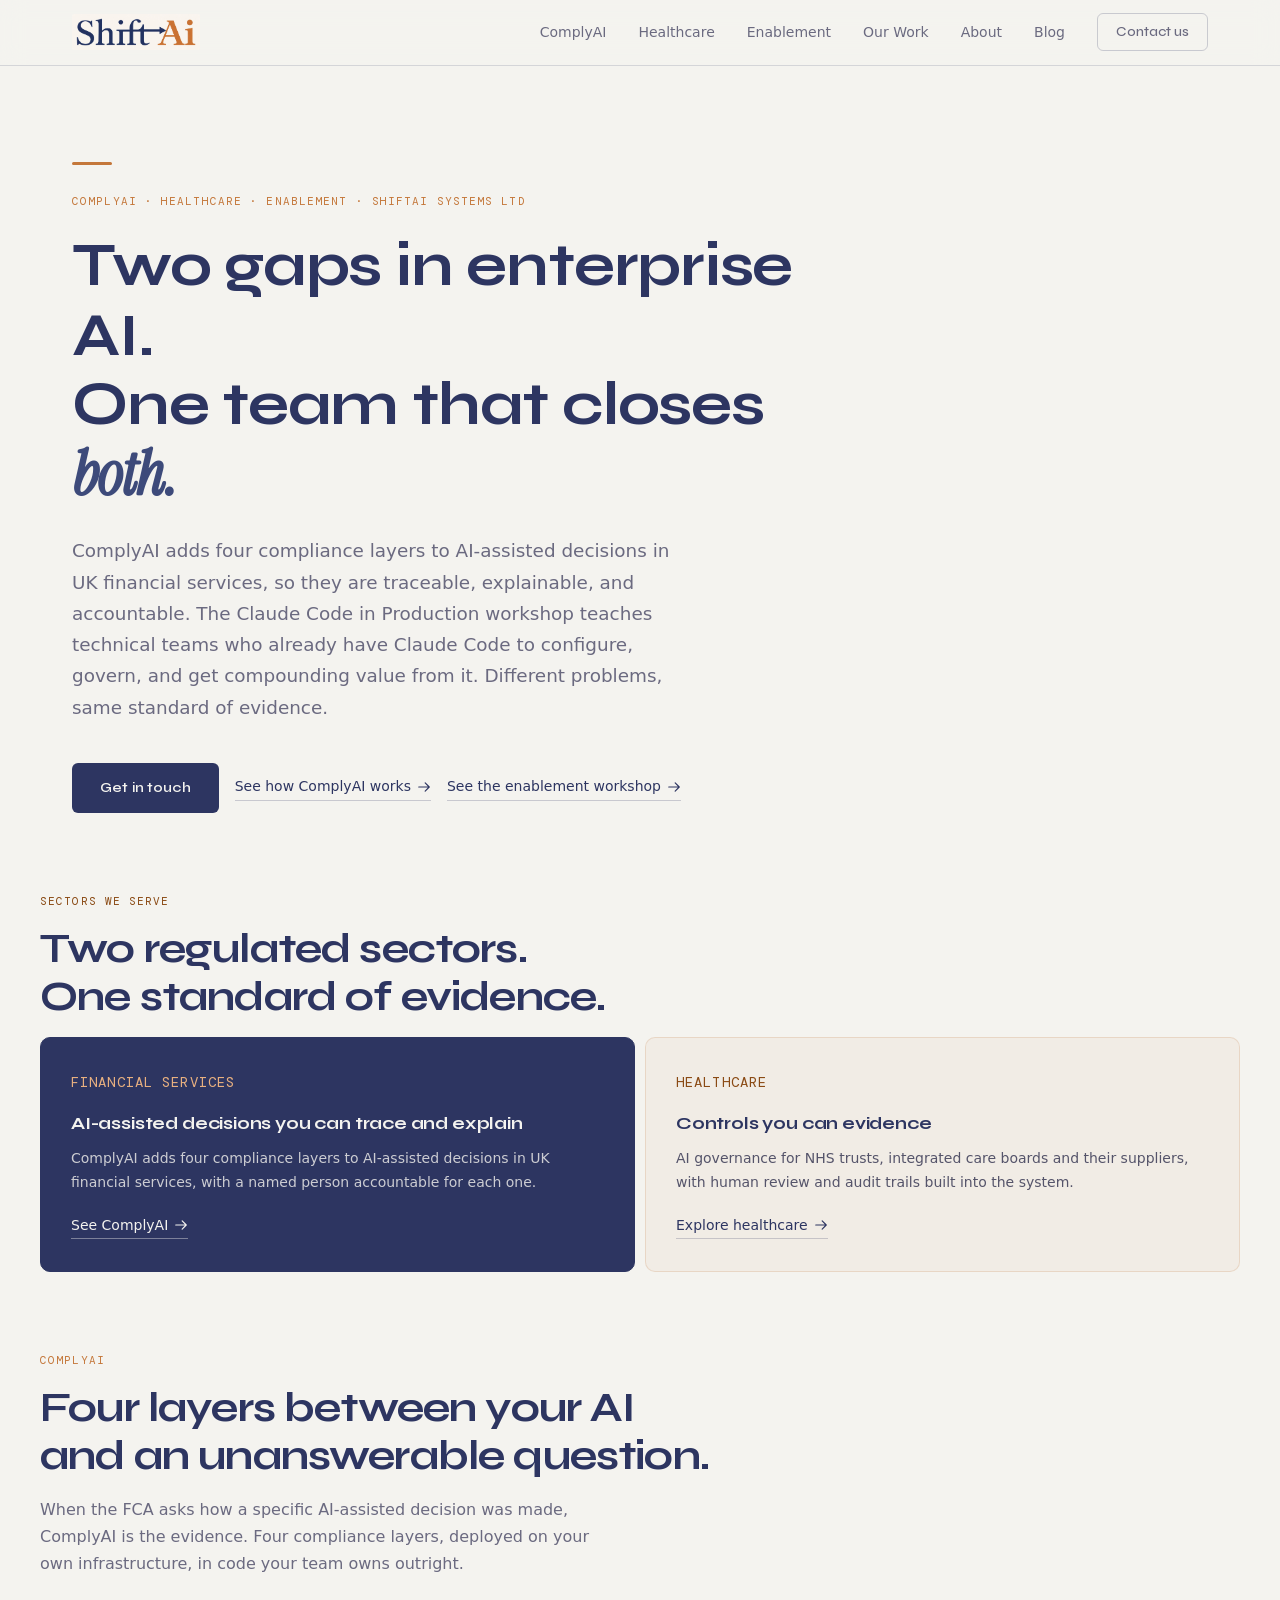
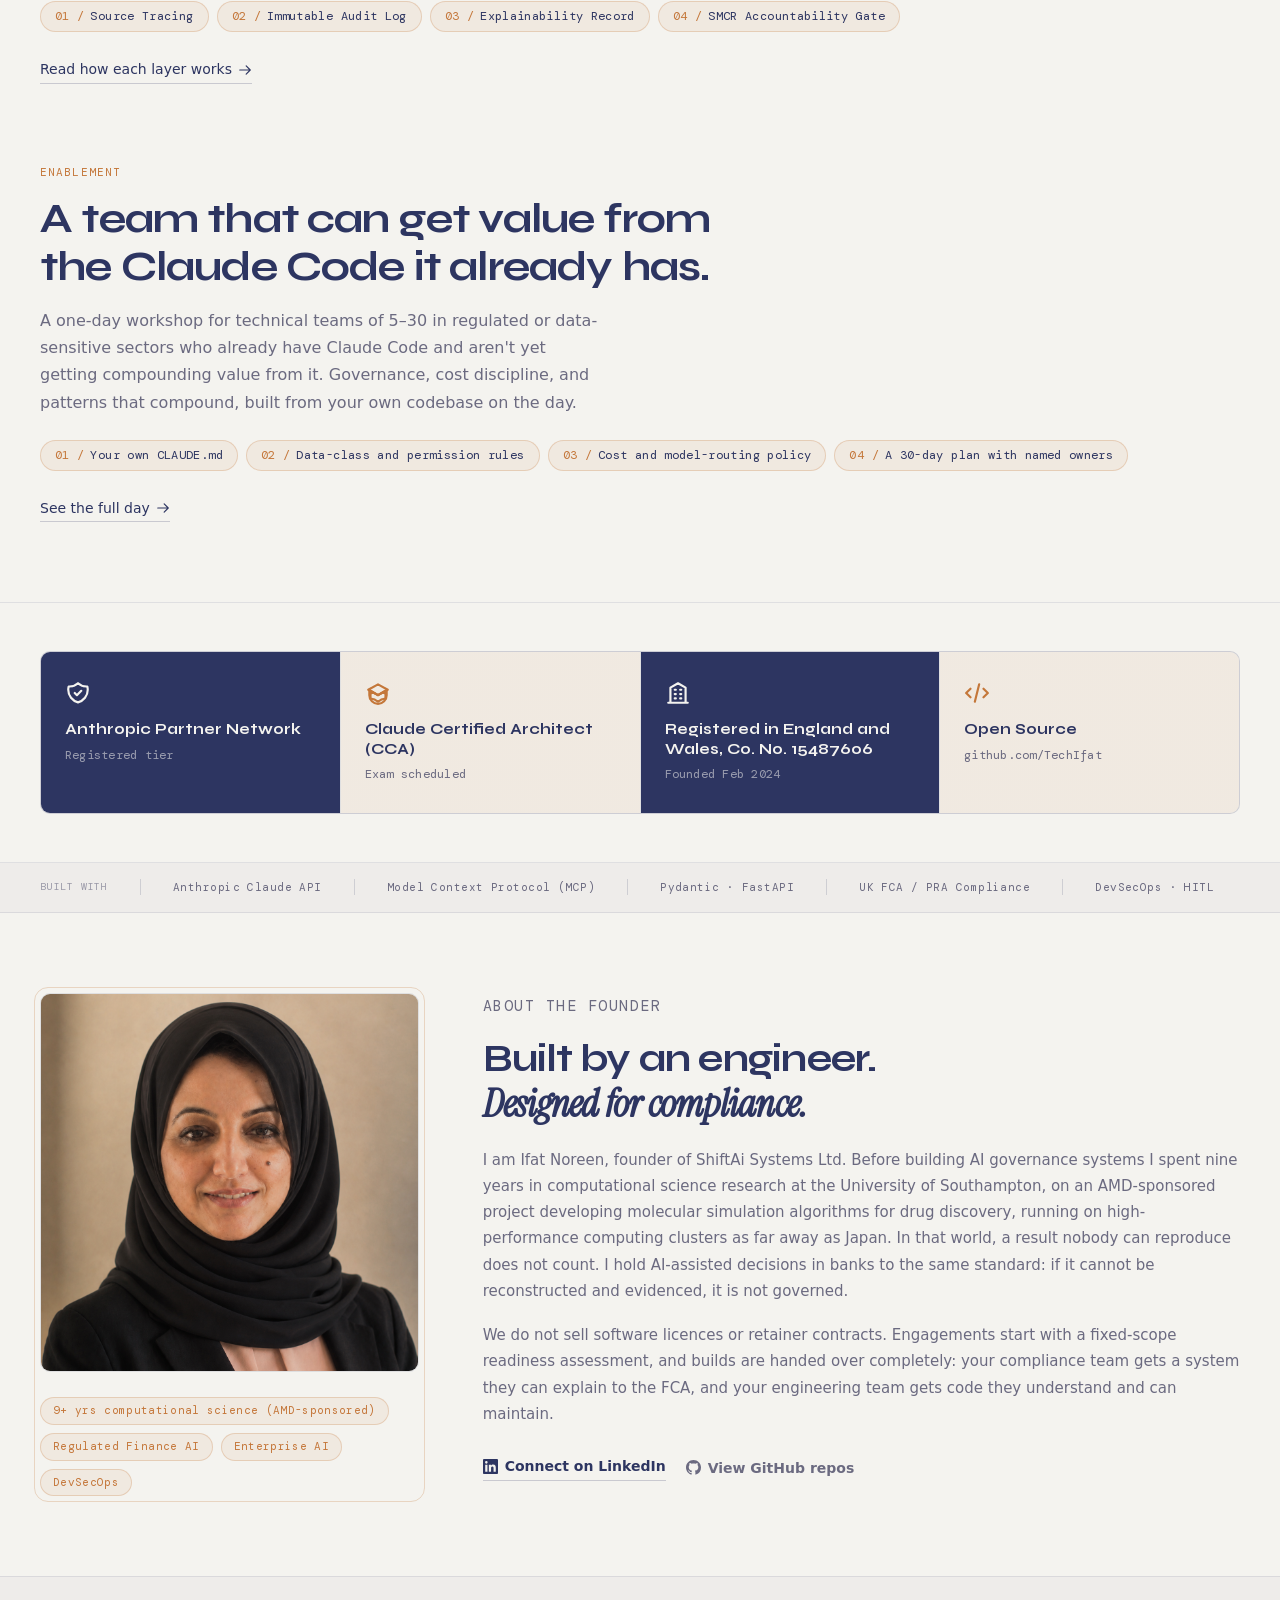
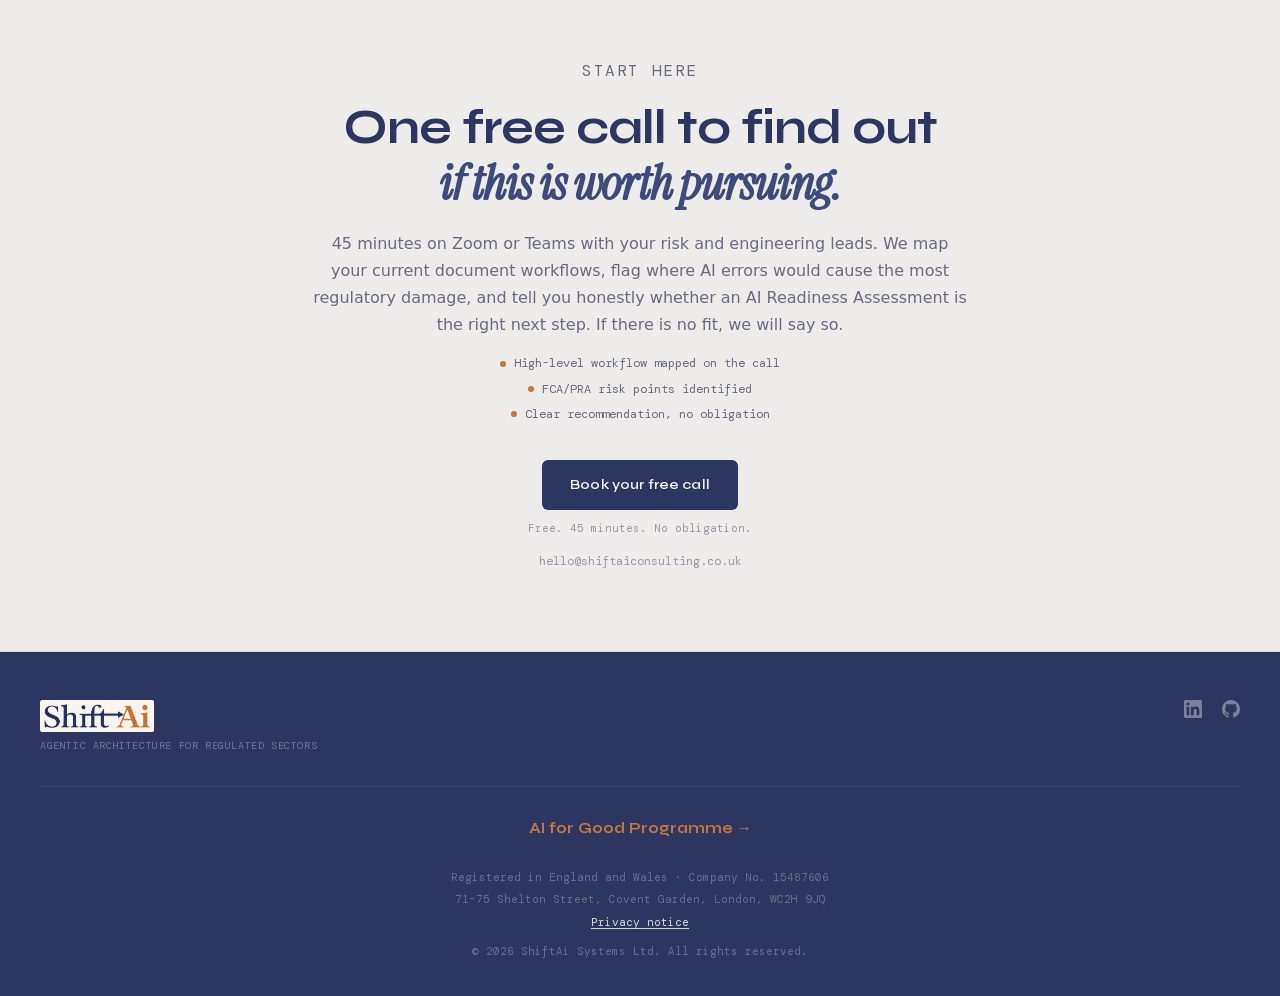
==== commit 82b59a42: "Add privacy notice, link from all footers, add to sitemap Co-Authored-By: Claude Sonnet 5.5 <noreply" ====
--- a/index.html
+++ b/index.html
@@ -434,6 +434,7 @@
     <div class="footer-bottom">
       <p>Registered in England and Wales · Company No. 15487606</p>
       <p>71-75 Shelton Street, Covent Garden, London, WC2H 9JQ</p>
+      <p><a href="privacy.html" style="color:rgba(244,243,239,0.85);text-decoration:underline;text-underline-offset:2px">Privacy notice</a></p>
       <p style="margin-top:6px">&copy; 2026 ShiftAi Systems Ltd. All rights reserved.</p>
     </div>
   </div>
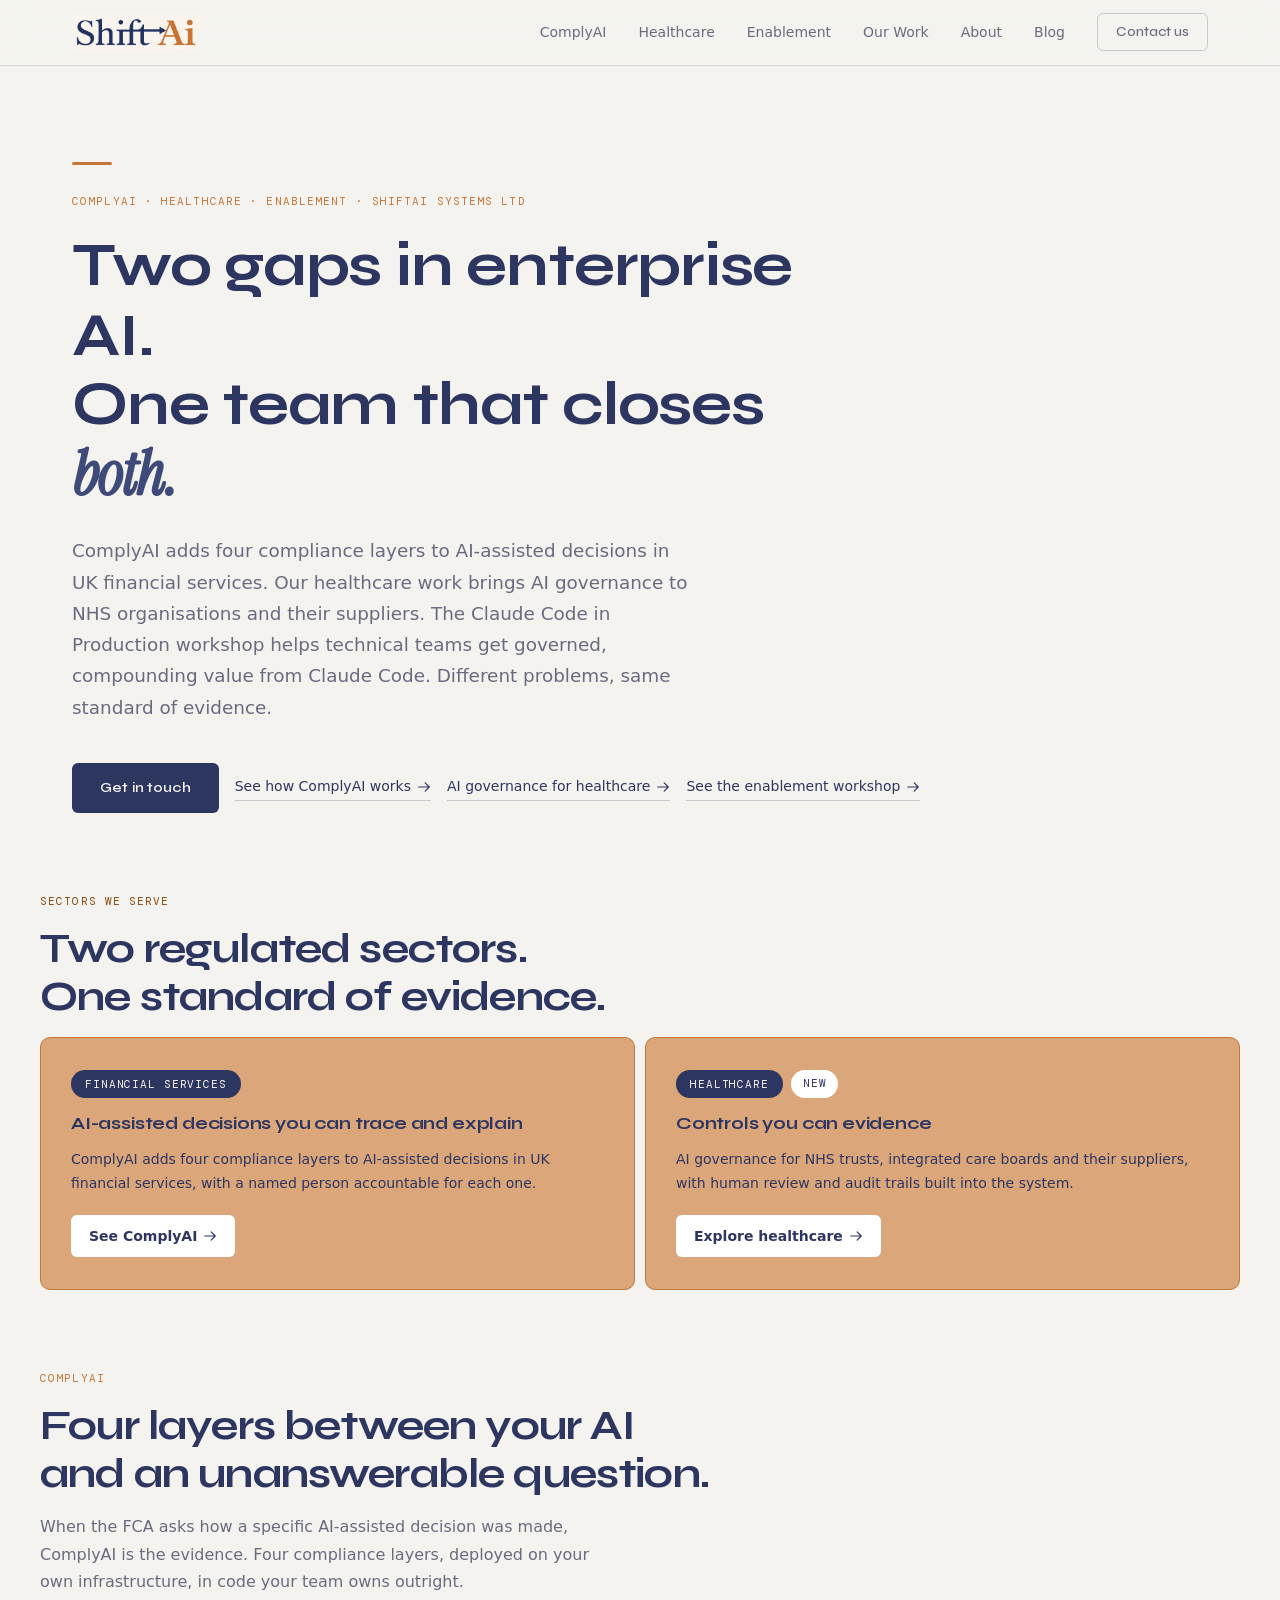
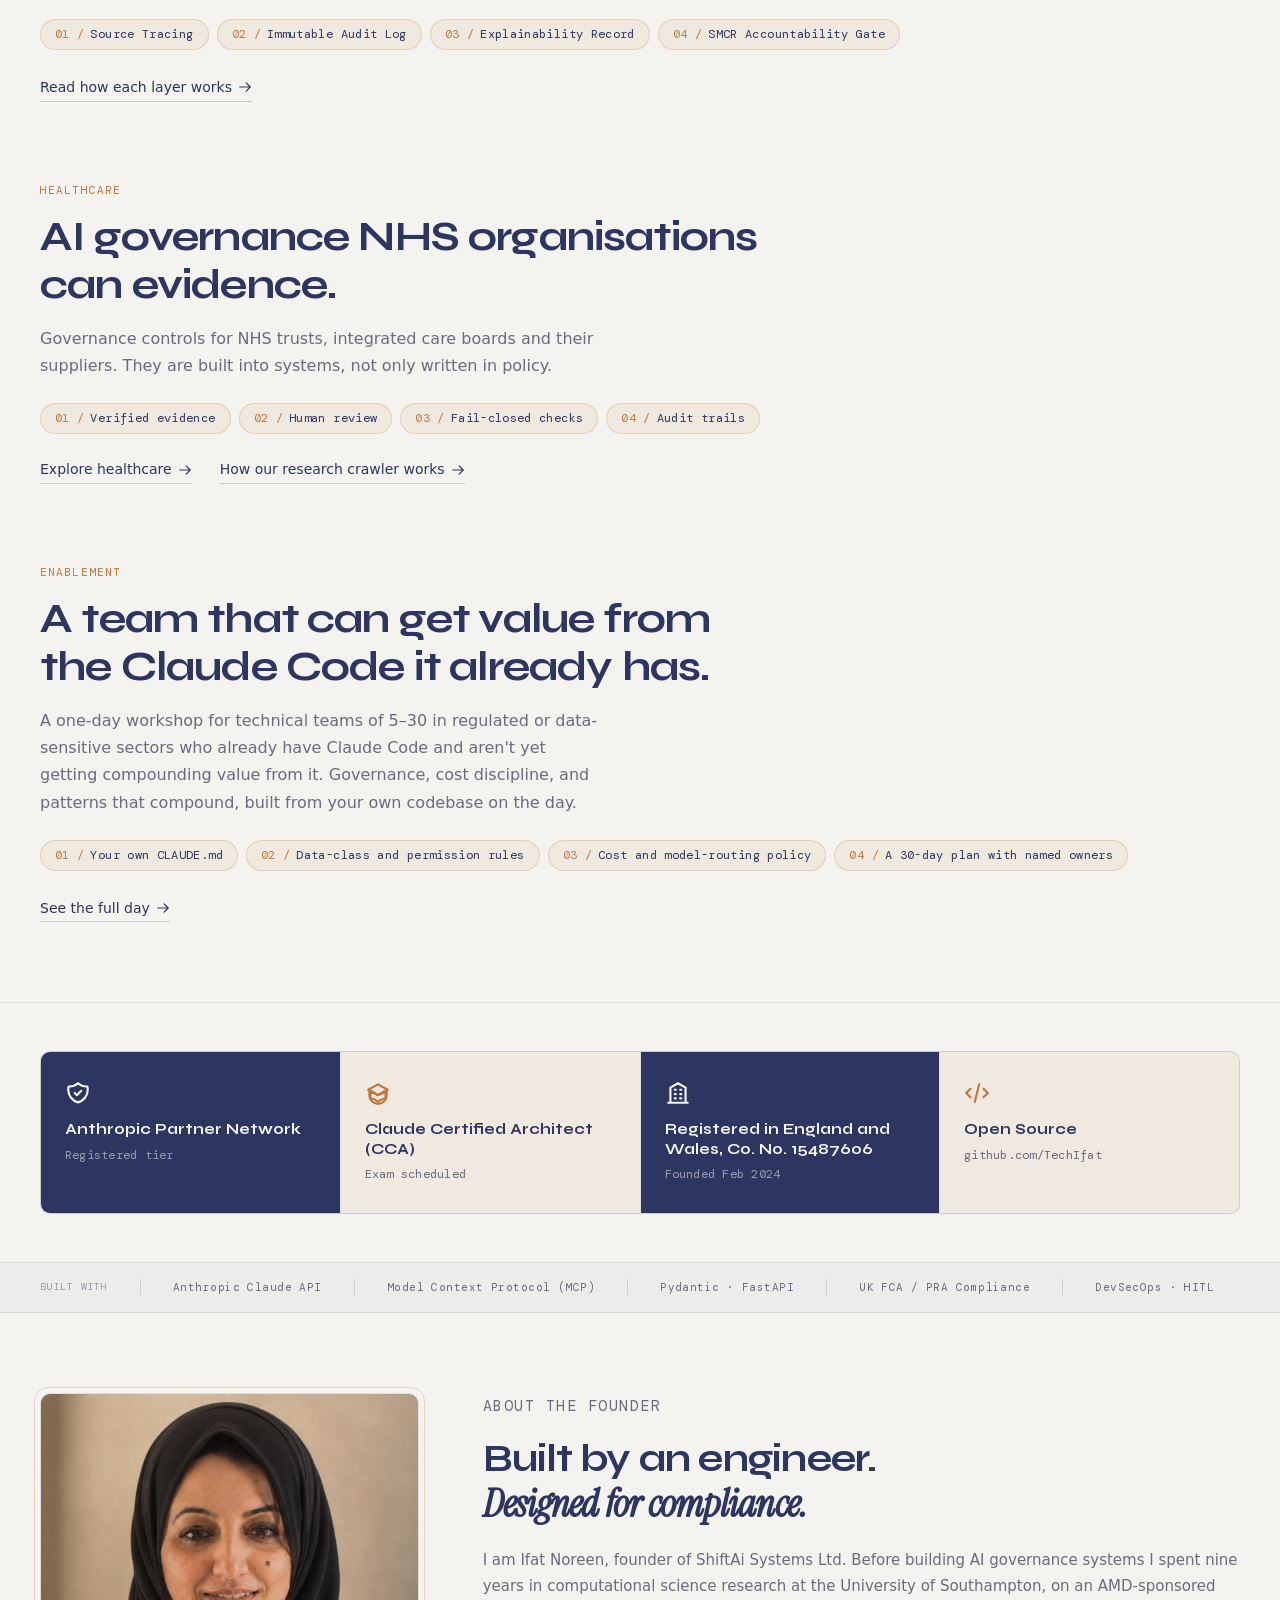
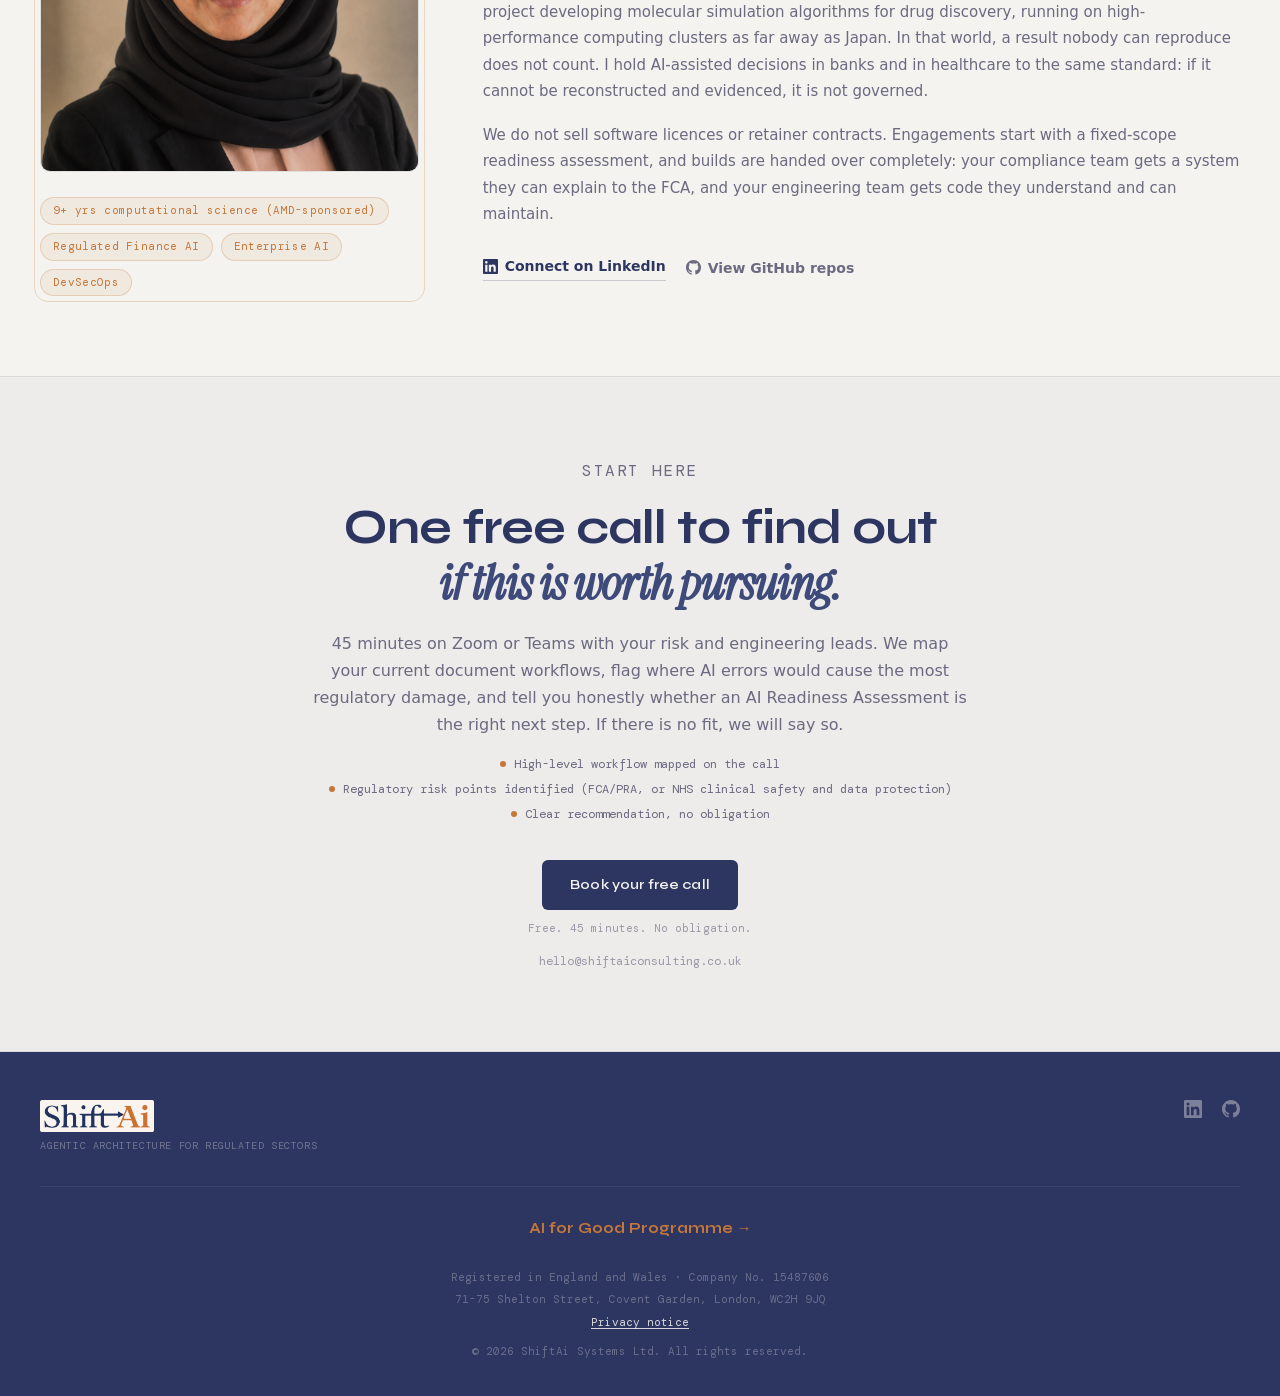
==== commit f3a45a4a: "Homepage: give healthcare equal weight (section, brass sector cards, hero, founder text, CTA) Co-Aut" ====
--- a/index.html
+++ b/index.html
@@ -108,26 +108,16 @@
 
 /* Sectors */
 .sectors-grid{display:grid;grid-template-columns:repeat(2,1fr);gap:10px}
-.sector-card{background:#fff;border:1px solid var(--border);border-radius:10px;padding:32px 30px;transition:border-color 0.2s,transform 0.2s;position:relative;overflow:hidden;display:flex;flex-direction:column;align-items:flex-start}
-.sector-card::before{content:'';position:absolute;top:0;left:0;right:0;height:3px;border-radius:10px 10px 0 0;opacity:0;transition:opacity 0.2s}
-.sector-card.ink{background:var(--ink);border-color:var(--ink)}
-.sector-card.brass-card{background:rgba(196,119,58,0.05);border-color:rgba(196,119,58,0.18)}
-.sector-card.ink::before{background:var(--ink)}
-.sector-card.brass-card::before{background:var(--brass)}
+.sector-card{background:#dba67a;border:1px solid #c4773a;border-radius:10px;padding:32px 30px;transition:transform 0.2s;display:flex;flex-direction:column;align-items:flex-start}
 .sector-card:hover{transform:translateY(-3px)}
-.sector-card:hover::before{opacity:1}
-.sector-label{font-family:'DM Mono',monospace;font-size:11px;letter-spacing:0.08em;text-transform:uppercase;margin-bottom:16px}
-.sector-card.ink .sector-label{color:#e8b080}
-.sector-card.ink h3{color:var(--bg)}
-.sector-card.ink p{color:rgba(244,243,239,0.8)}
-.sector-card.ink .btn-secondary{color:var(--bg);border-color:rgba(244,243,239,0.4)}
-.sector-card.ink .btn-secondary:hover{color:#e8b080;border-color:#e8b080}
-.sector-card.ink::before{background:#e8b080}
-.sector-card.brass-card .sector-label{color:#8a4a14}
-.sector-card h3{font-size:1.1rem;font-weight:700;color:var(--ink);margin-bottom:12px;letter-spacing:-0.01em}
-.sector-card p{font-size:14px;color:#55546a;line-height:1.72;margin-bottom:20px}
-.sector-card .btn-secondary{margin-top:auto}
-.sector-card .btn-secondary:hover{color:#8a4a14;border-color:#8a4a14}
+.sector-head{display:flex;align-items:center;gap:8px;flex-wrap:wrap;margin-bottom:16px}
+.sector-card p.sector-label{font-family:'DM Mono',monospace;font-size:11px;letter-spacing:0.08em;text-transform:uppercase;background:#2d3561;color:#f4f3ef;padding:5px 14px;border-radius:20px;margin:0}
+.sector-new{font-family:'DM Mono',monospace;font-size:11px;letter-spacing:0.08em;text-transform:uppercase;background:#fff;color:#2d3561;padding:5px 12px;border-radius:20px}
+.sector-card h3{font-size:1.1rem;font-weight:700;color:#2d3561;margin-bottom:12px;letter-spacing:-0.01em}
+.sector-card p{font-size:14px;color:#2d3561;line-height:1.72;margin-bottom:20px}
+.sector-btn{margin-top:auto;display:inline-flex;align-items:center;gap:6px;background:#fff;color:#2d3561;font-size:14px;font-weight:600;text-decoration:none;padding:10px 18px;border-radius:6px;transition:background 0.15s}
+.sector-btn:hover{background:#f4f3ef}
+.sector-btn:focus-visible{outline:2px solid #2d3561;outline-offset:2px}
 @media(prefers-reduced-motion:reduce){.sector-card:hover{transform:none}}
 
 /* Section shared */
@@ -241,10 +231,11 @@
     <div class="hero-rule fu fu1"></div>
     <p class="hero-eyebrow fu fu1">ComplyAI &middot; Healthcare &middot; Enablement &middot; ShiftAi Systems Ltd</p>
     <h1 class="fu fu2">Two gaps in enterprise AI.<br>One team that closes <em>both.</em></h1>
-    <p class="hero-sub fu fu3">ComplyAI adds four compliance layers to AI-assisted decisions in UK financial services, so they are traceable, explainable, and accountable. The Claude Code in Production workshop teaches technical teams who already have Claude Code to configure, govern, and get compounding value from it. Different problems, same standard of evidence.</p>
+    <p class="hero-sub fu fu3">ComplyAI adds four compliance layers to AI-assisted decisions in UK financial services. Our healthcare work brings AI governance to NHS organisations and their suppliers. The Claude Code in Production workshop helps technical teams get governed, compounding value from Claude Code. Different problems, same standard of evidence.</p>
     <div class="hero-actions fu fu4">
       <a href="contact.html" class="btn-primary">Get in touch</a>
       <a href="complyai.html" class="btn-secondary">See how ComplyAI works <svg width="14" height="14" fill="none" stroke="currentColor" viewBox="0 0 24 24"><path stroke-linecap="round" stroke-linejoin="round" stroke-width="2" d="M14 5l7 7m0 0l-7 7m7-7H3"/></svg></a>
+      <a href="healthcare.html" class="btn-secondary">AI governance for healthcare <svg width="14" height="14" fill="none" stroke="currentColor" viewBox="0 0 24 24" aria-hidden="true"><path stroke-linecap="round" stroke-linejoin="round" stroke-width="2" d="M14 5l7 7m0 0l-7 7m7-7H3"/></svg></a>
       <a href="enablement.html" class="btn-secondary">See the enablement workshop <svg width="14" height="14" fill="none" stroke="currentColor" viewBox="0 0 24 24"><path stroke-linecap="round" stroke-linejoin="round" stroke-width="2" d="M14 5l7 7m0 0l-7 7m7-7H3"/></svg></a>
     </div>
   </div>
@@ -258,17 +249,17 @@
       <h2 class="section-heading">Two regulated sectors.<br>One standard of evidence.</h2>
     </div>
     <div class="sectors-grid">
-      <div class="sector-card ink reveal rd1">
-        <p class="sector-label">Financial services</p>
+      <div class="sector-card reveal rd1">
+        <div class="sector-head"><p class="sector-label" style="margin:0">Financial services</p></div>
         <h3>AI-assisted decisions you can trace and explain</h3>
         <p>ComplyAI adds four compliance layers to AI-assisted decisions in UK financial services, with a named person accountable for each one.</p>
-        <a href="complyai.html" class="btn-secondary">See ComplyAI <svg width="14" height="14" fill="none" stroke="currentColor" viewBox="0 0 24 24" aria-hidden="true"><path stroke-linecap="round" stroke-linejoin="round" stroke-width="2" d="M14 5l7 7m0 0l-7 7m7-7H3"/></svg></a>
-      </div>
-      <div class="sector-card brass-card reveal rd2">
-        <p class="sector-label">Healthcare</p>
+        <a href="complyai.html" class="sector-btn">See ComplyAI <svg width="14" height="14" fill="none" stroke="currentColor" viewBox="0 0 24 24" aria-hidden="true"><path stroke-linecap="round" stroke-linejoin="round" stroke-width="2" d="M14 5l7 7m0 0l-7 7m7-7H3"/></svg></a>
+      </div>
+      <div class="sector-card reveal rd2">
+        <div class="sector-head"><p class="sector-label" style="margin:0">Healthcare</p><span class="sector-new">New</span></div>
         <h3>Controls you can evidence</h3>
         <p>AI governance for NHS trusts, integrated care boards and their suppliers, with human review and audit trails built into the system.</p>
-        <a href="healthcare.html" class="btn-secondary">Explore healthcare <svg width="14" height="14" fill="none" stroke="currentColor" viewBox="0 0 24 24" aria-hidden="true"><path stroke-linecap="round" stroke-linejoin="round" stroke-width="2" d="M14 5l7 7m0 0l-7 7m7-7H3"/></svg></a>
+        <a href="healthcare.html" class="sector-btn">Explore healthcare <svg width="14" height="14" fill="none" stroke="currentColor" viewBox="0 0 24 24" aria-hidden="true"><path stroke-linecap="round" stroke-linejoin="round" stroke-width="2" d="M14 5l7 7m0 0l-7 7m7-7H3"/></svg></a>
       </div>
     </div>
   </div>
@@ -290,6 +281,27 @@
     </ul>
     <div class="reveal" style="margin-top:24px">
       <a href="complyai.html" class="btn-secondary">Read how each layer works <svg width="14" height="14" fill="none" stroke="currentColor" viewBox="0 0 24 24"><path stroke-linecap="round" stroke-linejoin="round" stroke-width="2" d="M14 5l7 7m0 0l-7 7m7-7H3"/></svg></a>
+    </div>
+  </div>
+</section>
+
+<!-- Healthcare Introduction -->
+<section class="section" style="padding-top:0">
+  <div class="section-inner">
+    <div class="reveal">
+      <p class="section-eyebrow">Healthcare</p>
+      <h2 class="section-heading">AI governance NHS organisations<br>can evidence.</h2>
+      <p class="section-sub" style="margin-bottom:24px">Governance controls for NHS trusts, integrated care boards and their suppliers. They are built into systems, not only written in policy.</p>
+    </div>
+    <ul class="layer-chips reveal">
+      <li class="layer-chip"><span class="chip-num">01 /</span>Verified evidence</li>
+      <li class="layer-chip"><span class="chip-num">02 /</span>Human review</li>
+      <li class="layer-chip"><span class="chip-num">03 /</span>Fail-closed checks</li>
+      <li class="layer-chip"><span class="chip-num">04 /</span>Audit trails</li>
+    </ul>
+    <div class="reveal" style="margin-top:24px;display:flex;flex-wrap:wrap;gap:12px 28px">
+      <a href="healthcare.html" class="btn-secondary">Explore healthcare <svg width="14" height="14" fill="none" stroke="currentColor" viewBox="0 0 24 24" aria-hidden="true"><path stroke-linecap="round" stroke-linejoin="round" stroke-width="2" d="M14 5l7 7m0 0l-7 7m7-7H3"/></svg></a>
+      <a href="research-crawler.html" class="btn-secondary">How our research crawler works <svg width="14" height="14" fill="none" stroke="currentColor" viewBox="0 0 24 24" aria-hidden="true"><path stroke-linecap="round" stroke-linejoin="round" stroke-width="2" d="M14 5l7 7m0 0l-7 7m7-7H3"/></svg></a>
     </div>
   </div>
 </section>
@@ -376,7 +388,7 @@
       <div class="about-content reveal rd2">
         <p class="section-eyebrow">About the founder</p>
         <h2>Built by an engineer.<br><em>Designed for compliance.</em></h2>
-        <p>I am Ifat Noreen, founder of ShiftAi Systems Ltd. Before building AI governance systems I spent nine years in computational science research at the University of Southampton, on an AMD-sponsored project developing molecular simulation algorithms for drug discovery, running on high-performance computing clusters as far away as Japan. In that world, a result nobody can reproduce does not count. I hold AI-assisted decisions in banks to the same standard: if it cannot be reconstructed and evidenced, it is not governed.</p>
+        <p>I am Ifat Noreen, founder of ShiftAi Systems Ltd. Before building AI governance systems I spent nine years in computational science research at the University of Southampton, on an AMD-sponsored project developing molecular simulation algorithms for drug discovery, running on high-performance computing clusters as far away as Japan. In that world, a result nobody can reproduce does not count. I hold AI-assisted decisions in banks and in healthcare to the same standard: if it cannot be reconstructed and evidenced, it is not governed.</p>
         <p>We do not sell software licences or retainer contracts. Engagements start with a fixed-scope readiness assessment, and builds are handed over completely: your compliance team gets a system they can explain to the FCA, and your engineering team gets code they understand and can maintain.</p>
         <div class="about-links">
           <a href="https://www.linkedin.com/in/ifat-noreen" target="_blank" class="about-link primary">
@@ -401,7 +413,7 @@
     <p>45 minutes on Zoom or Teams with your risk and engineering leads. We map your current document workflows, flag where AI errors would cause the most regulatory damage, and tell you honestly whether an AI Readiness Assessment is the right next step. If there is no fit, we will say so.</p>
     <ul class="cta-checklist">
       <li>High-level workflow mapped on the call</li>
-      <li>FCA/PRA risk points identified</li>
+      <li>Regulatory risk points identified (FCA/PRA, or NHS clinical safety and data protection)</li>
       <li>Clear recommendation, no obligation</li>
     </ul>
     <a href="https://calendly.com/ifat-noreen/free-45-minute-discovery-call" target="_blank" rel="noopener" class="btn-primary">Book your free call</a>
@@ -453,6 +465,6 @@
 
 <!-- ShiftAi Discovery Agent: Chat Widget (shared include, see chat-widget.js) -->
 <script>window.SA_CHAT_CONFIG={placeholder:'Ask about ComplyAI, enablement, or our architecture…',welcome:'Hello, I\'m the ShiftAi Discovery Agent. I can answer questions about ComplyAI, the Claude Code in Production workshop, or how an engagement works. What would you like to know?'};</script>
-<script src="chat-widget.js"></script>
+<script src="chat-widget.js?v=2"></script>
 </body>
 </html>
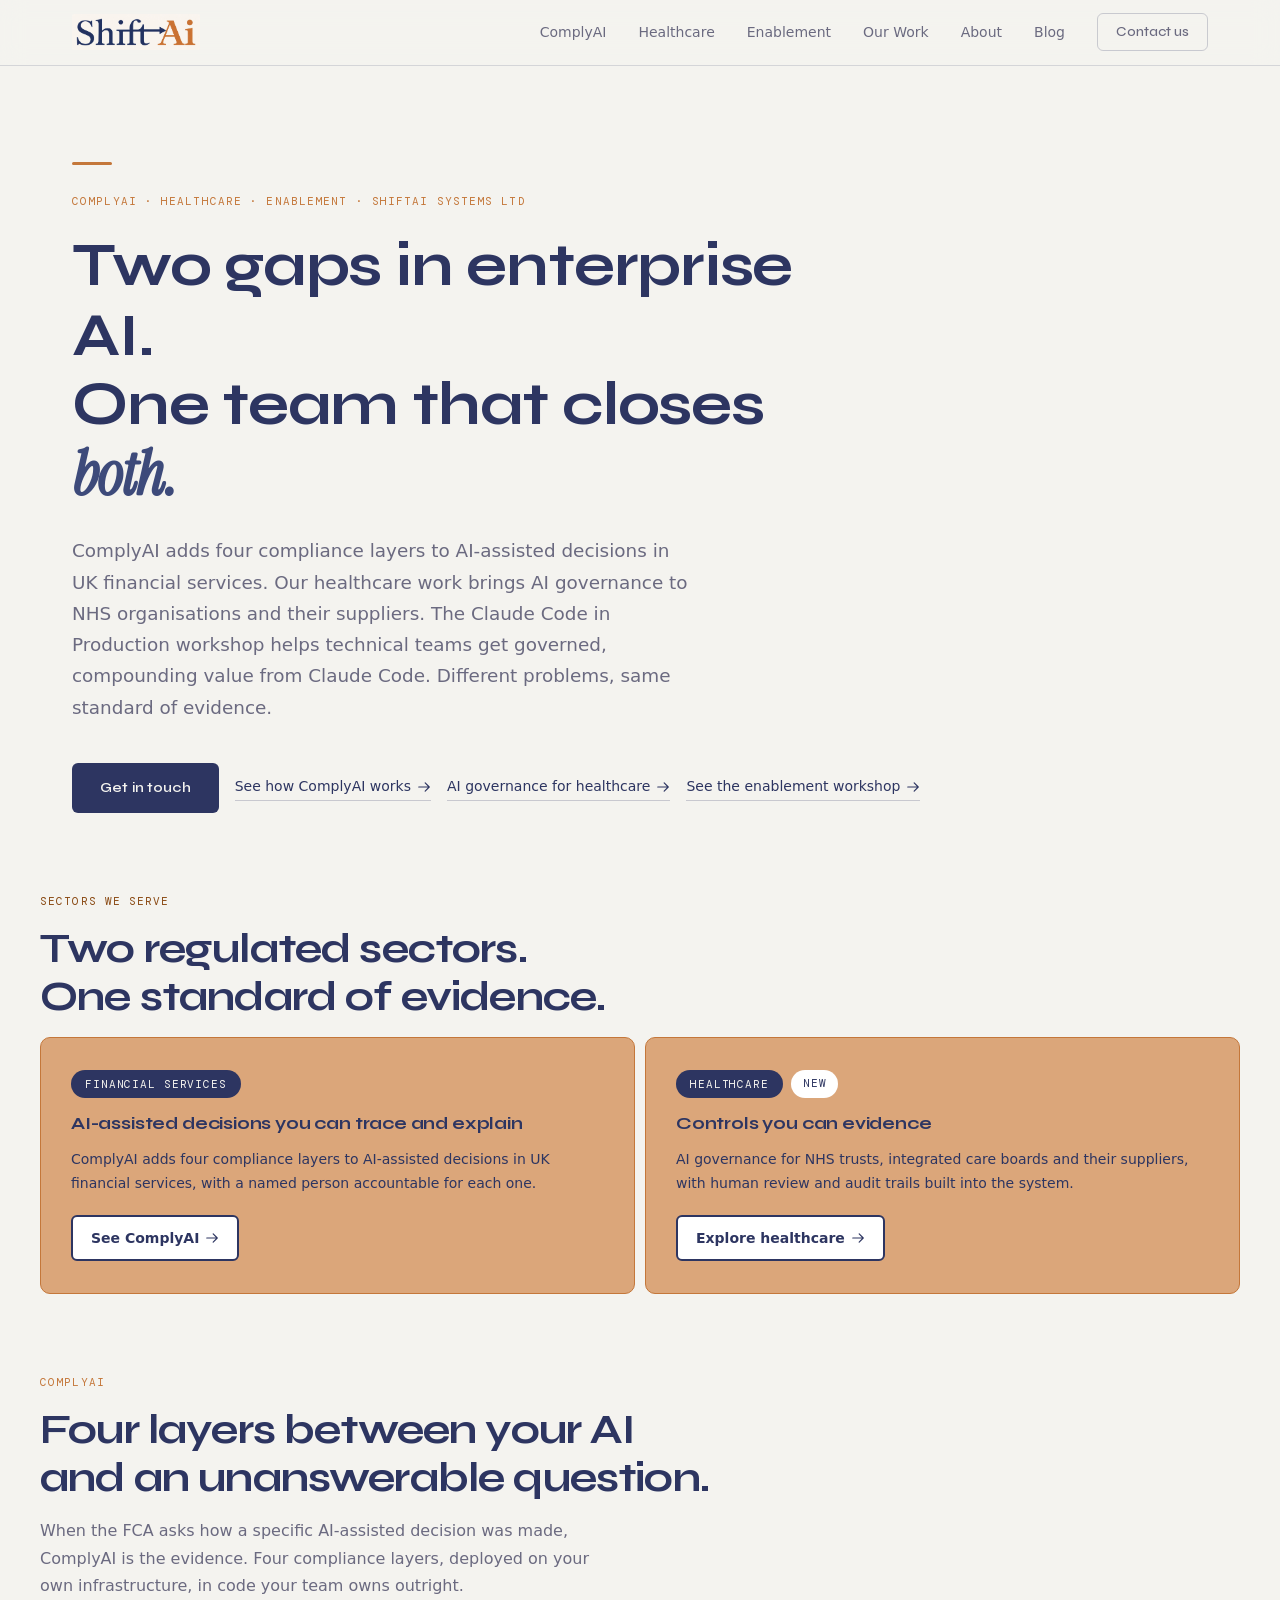
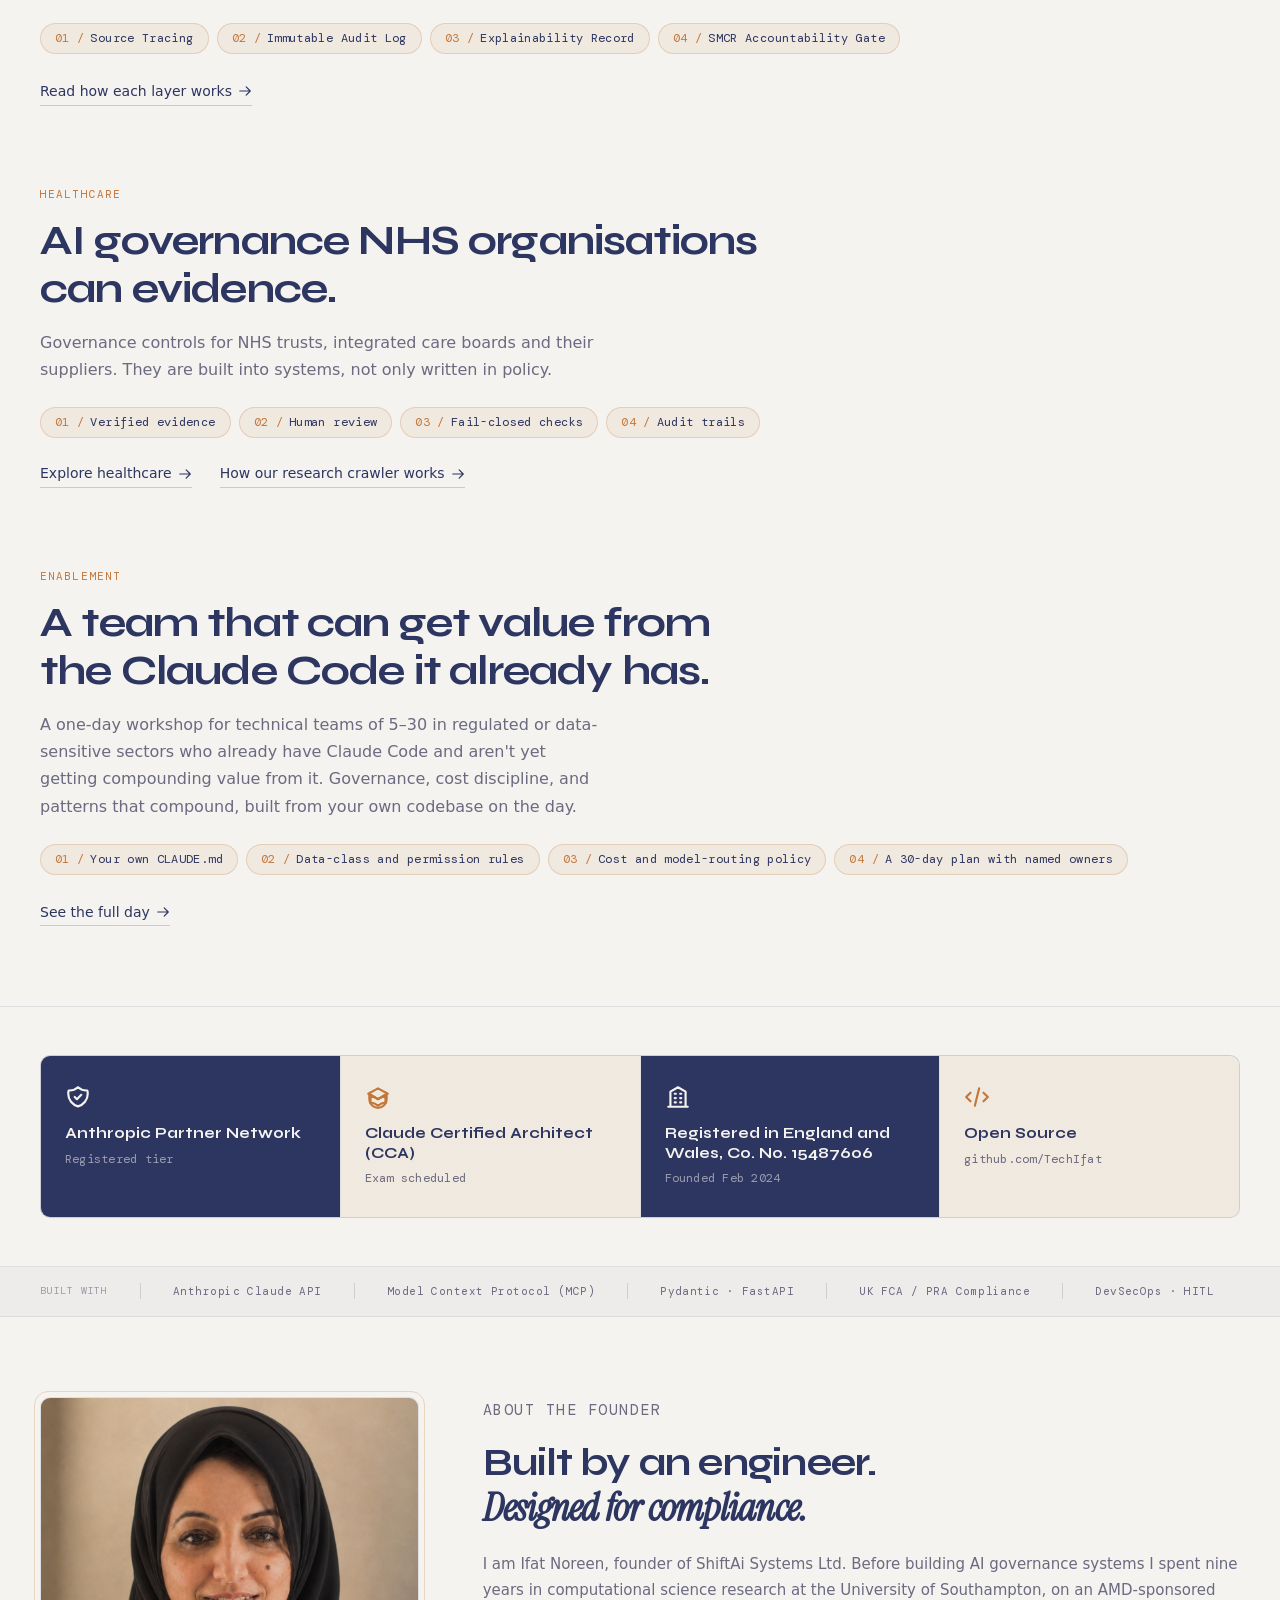
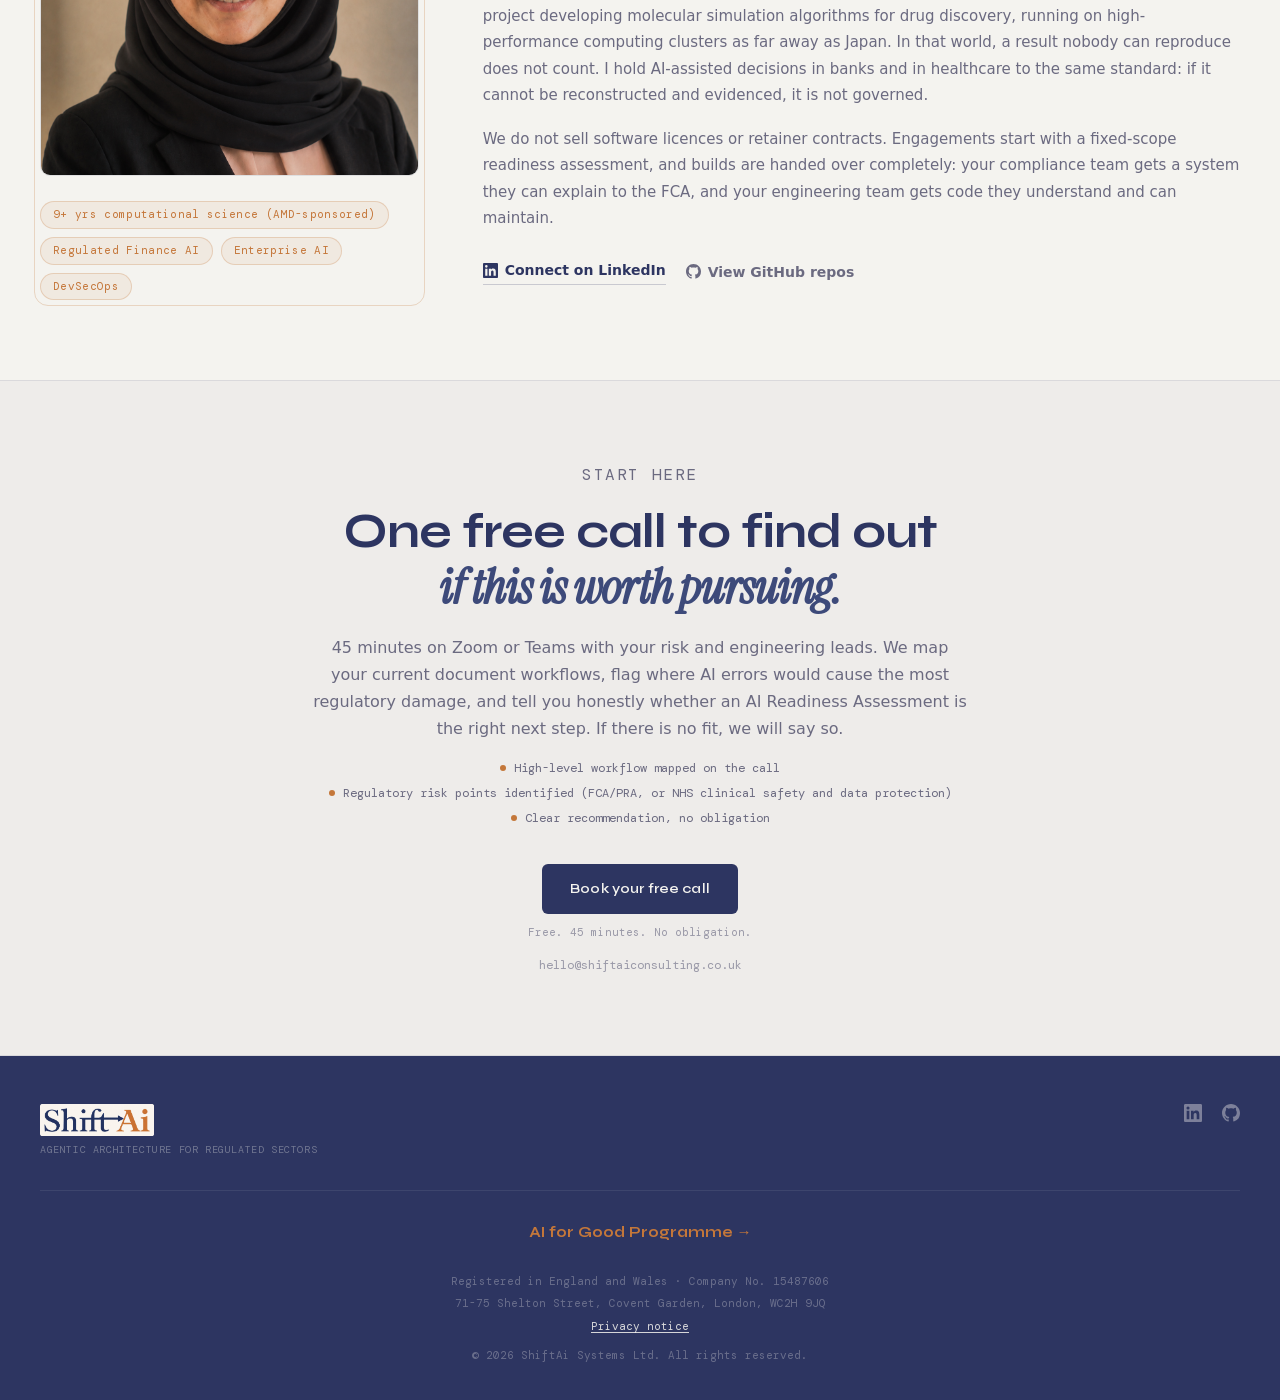
==== commit 6137e7d8: "Sector card buttons: 2px ink border Co-Authored-By: Claude Sonnet 5.5 <noreply@anthropic.com>" ====
--- a/index.html
+++ b/index.html
@@ -115,7 +115,7 @@
 .sector-new{font-family:'DM Mono',monospace;font-size:11px;letter-spacing:0.08em;text-transform:uppercase;background:#fff;color:#2d3561;padding:5px 12px;border-radius:20px}
 .sector-card h3{font-size:1.1rem;font-weight:700;color:#2d3561;margin-bottom:12px;letter-spacing:-0.01em}
 .sector-card p{font-size:14px;color:#2d3561;line-height:1.72;margin-bottom:20px}
-.sector-btn{margin-top:auto;display:inline-flex;align-items:center;gap:6px;background:#fff;color:#2d3561;font-size:14px;font-weight:600;text-decoration:none;padding:10px 18px;border-radius:6px;transition:background 0.15s}
+.sector-btn{margin-top:auto;display:inline-flex;align-items:center;gap:6px;background:#fff;color:#2d3561;border:2px solid #2d3561;font-size:14px;font-weight:600;text-decoration:none;padding:10px 18px;border-radius:6px;transition:background 0.15s}
 .sector-btn:hover{background:#f4f3ef}
 .sector-btn:focus-visible{outline:2px solid #2d3561;outline-offset:2px}
 @media(prefers-reduced-motion:reduce){.sector-card:hover{transform:none}}
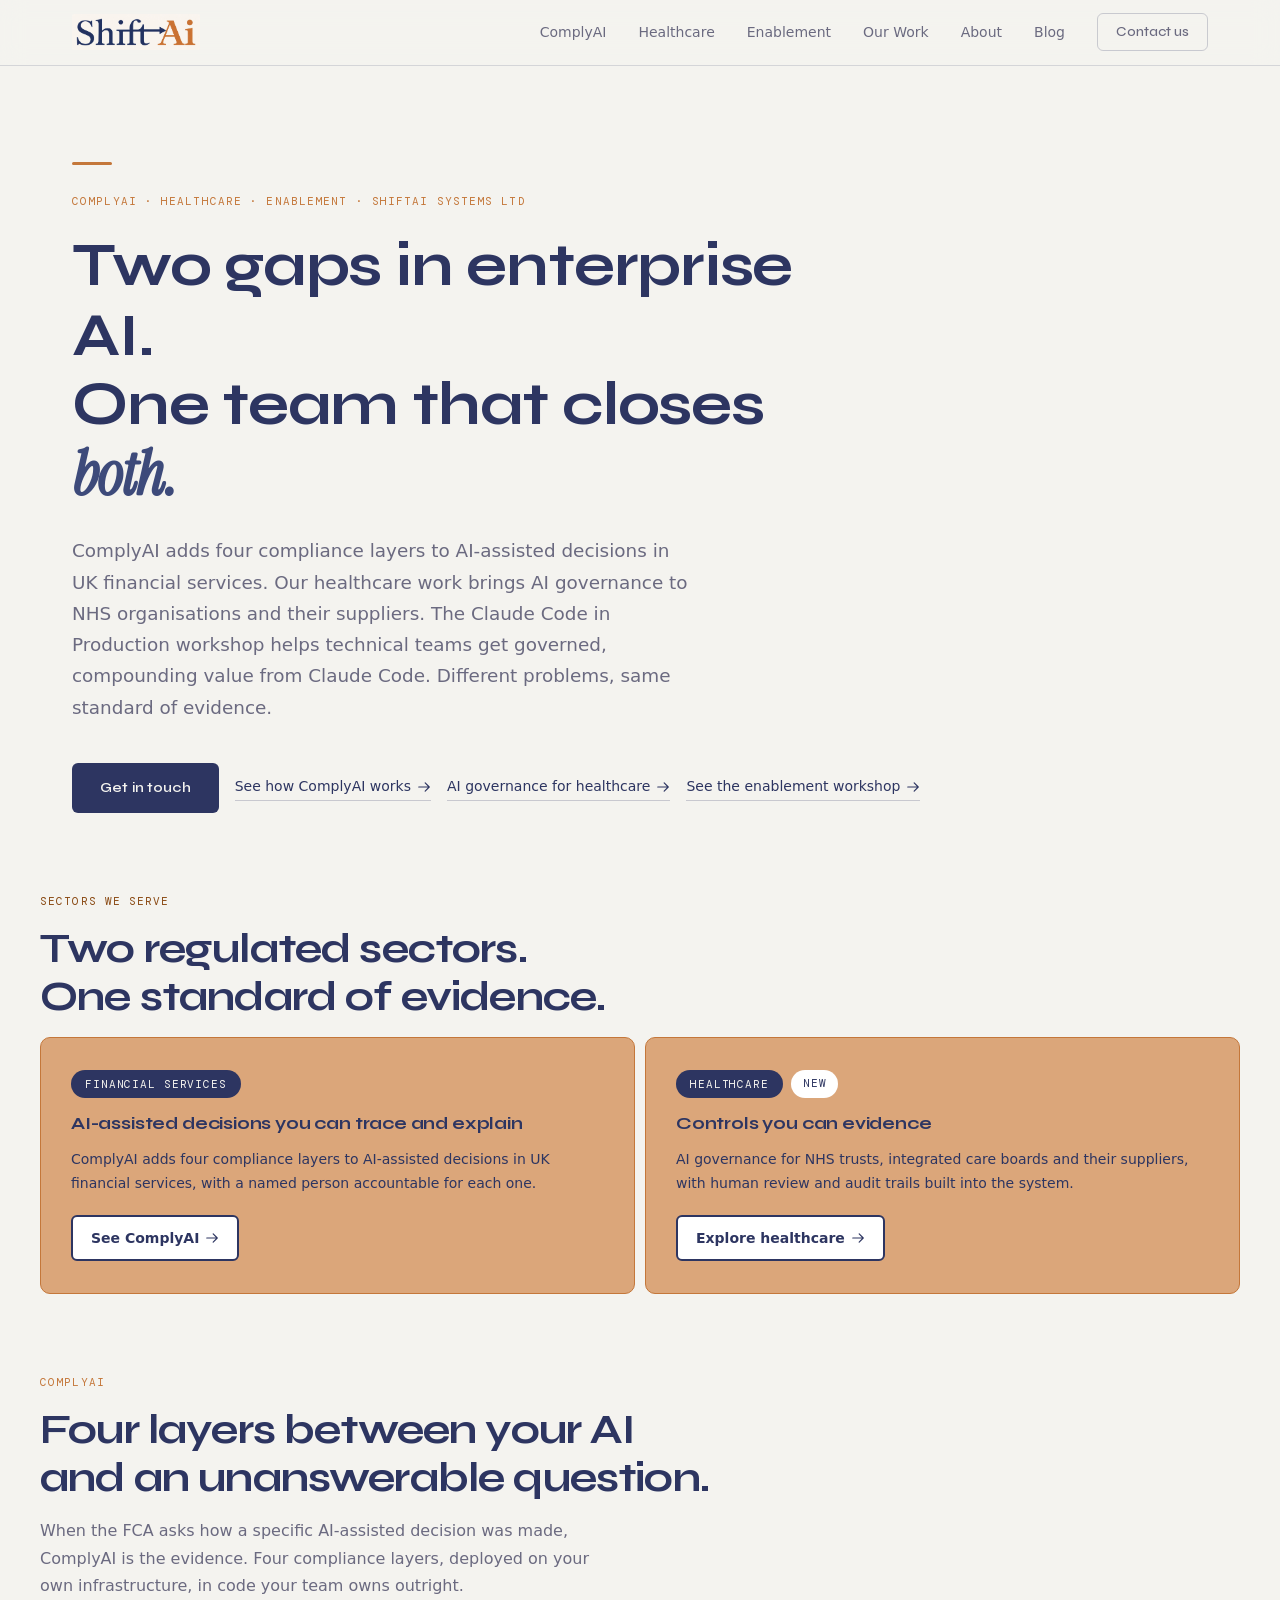
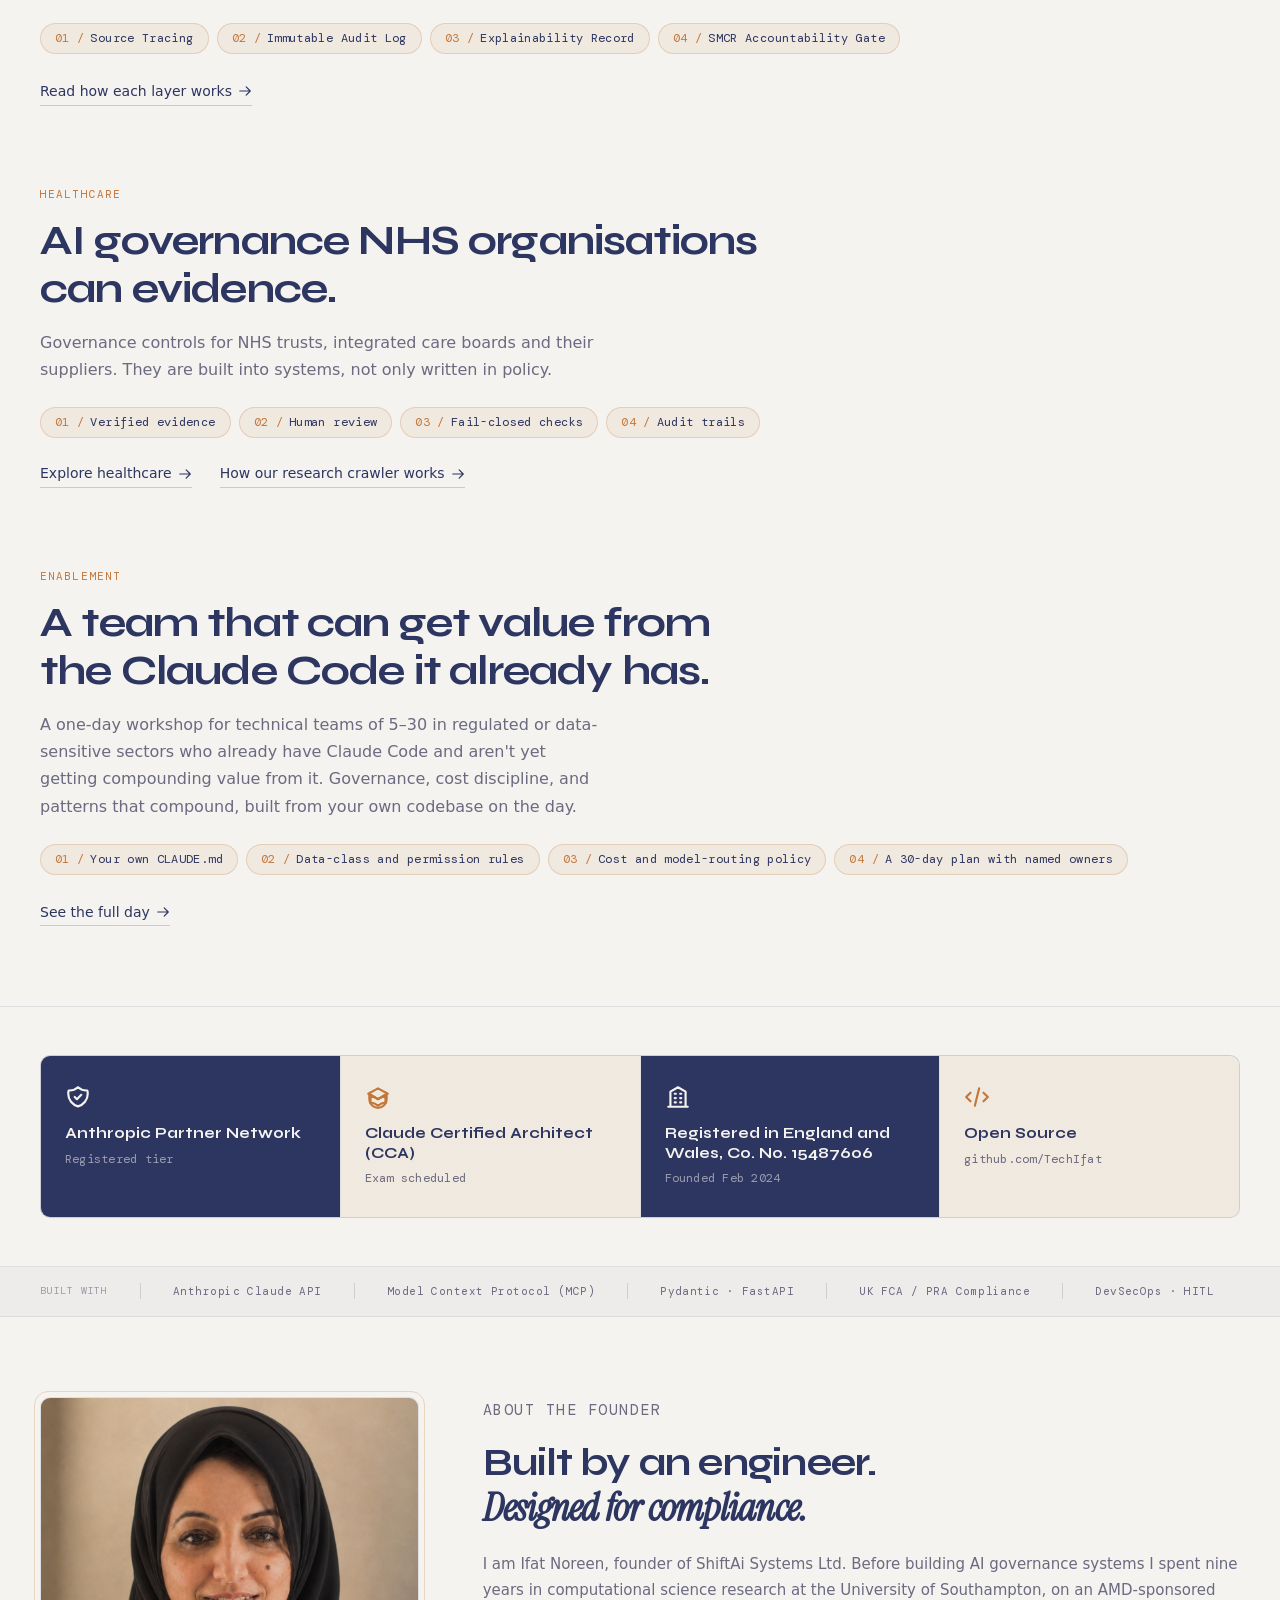
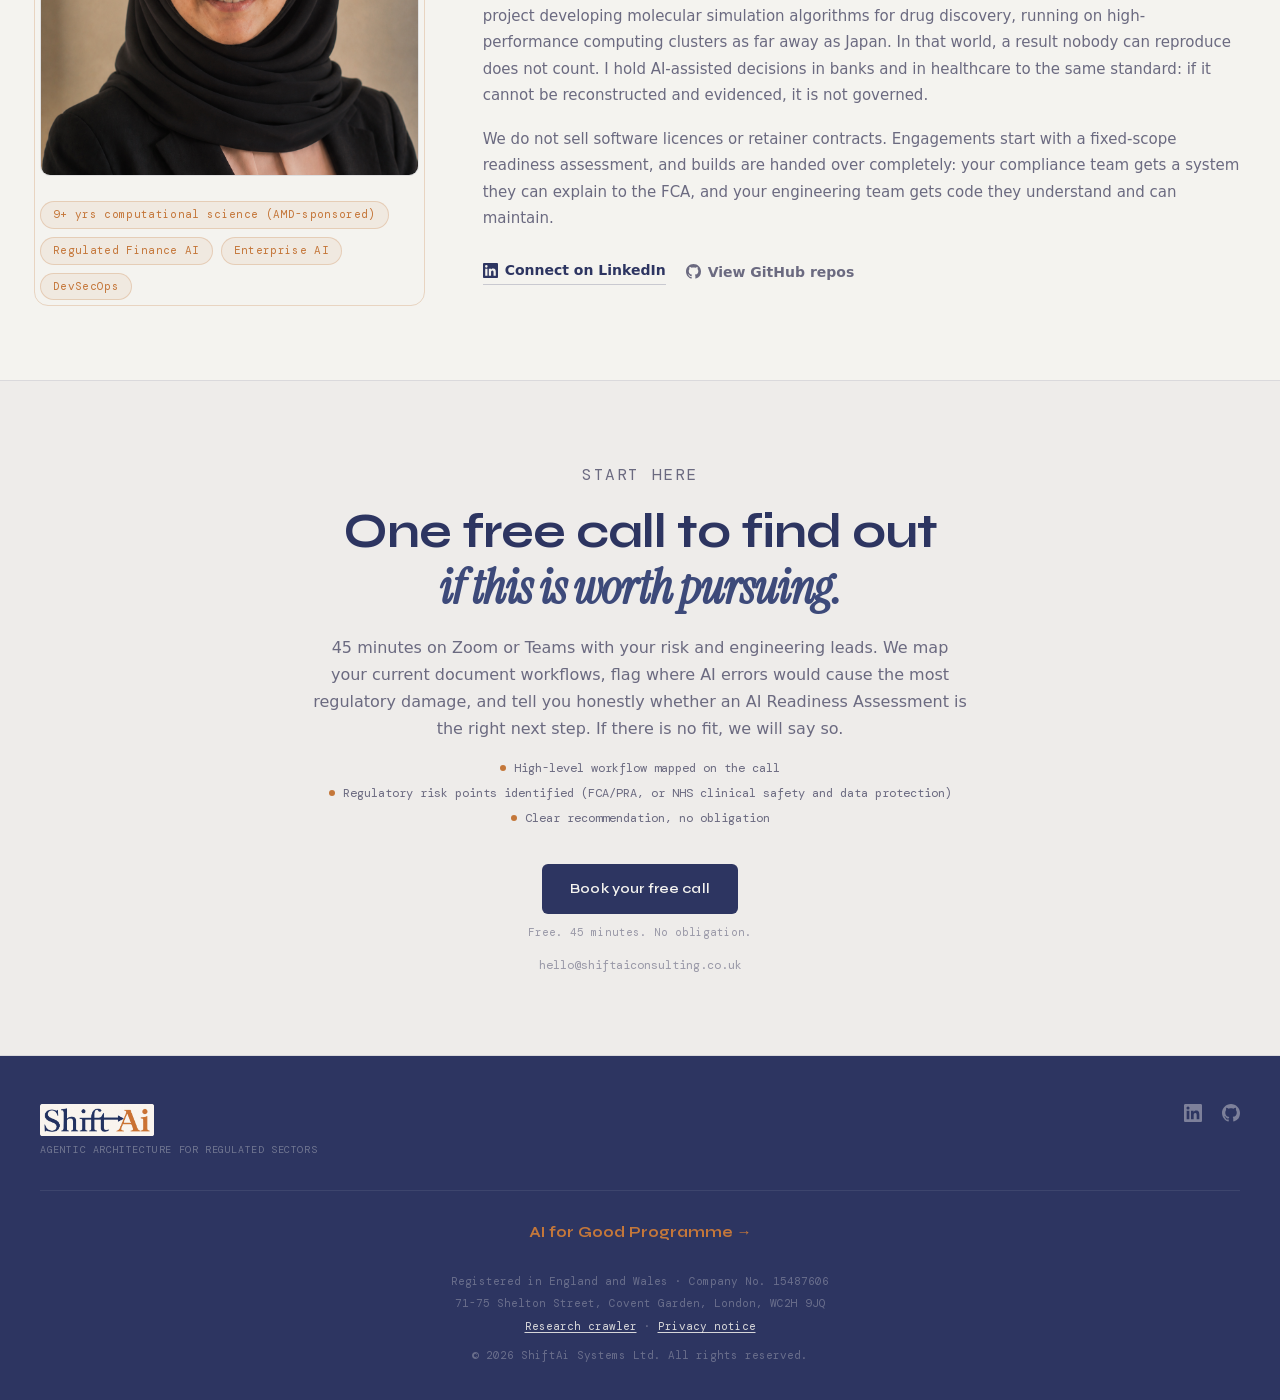
==== commit f8ab9a3c: "Clinical letter article: fix registry claim, current source titles, add 29 July letter and OG card; " ====
--- a/index.html
+++ b/index.html
@@ -446,7 +446,7 @@
     <div class="footer-bottom">
       <p>Registered in England and Wales · Company No. 15487606</p>
       <p>71-75 Shelton Street, Covent Garden, London, WC2H 9JQ</p>
-      <p><a href="privacy.html" style="color:rgba(244,243,239,0.85);text-decoration:underline;text-underline-offset:2px">Privacy notice</a></p>
+      <p><a href="research-crawler.html" style="color:rgba(244,243,239,0.85);text-decoration:underline;text-underline-offset:2px">Research crawler</a> &middot; <a href="privacy.html" style="color:rgba(244,243,239,0.85);text-decoration:underline;text-underline-offset:2px">Privacy notice</a></p>
       <p style="margin-top:6px">&copy; 2026 ShiftAi Systems Ltd. All rights reserved.</p>
     </div>
   </div>
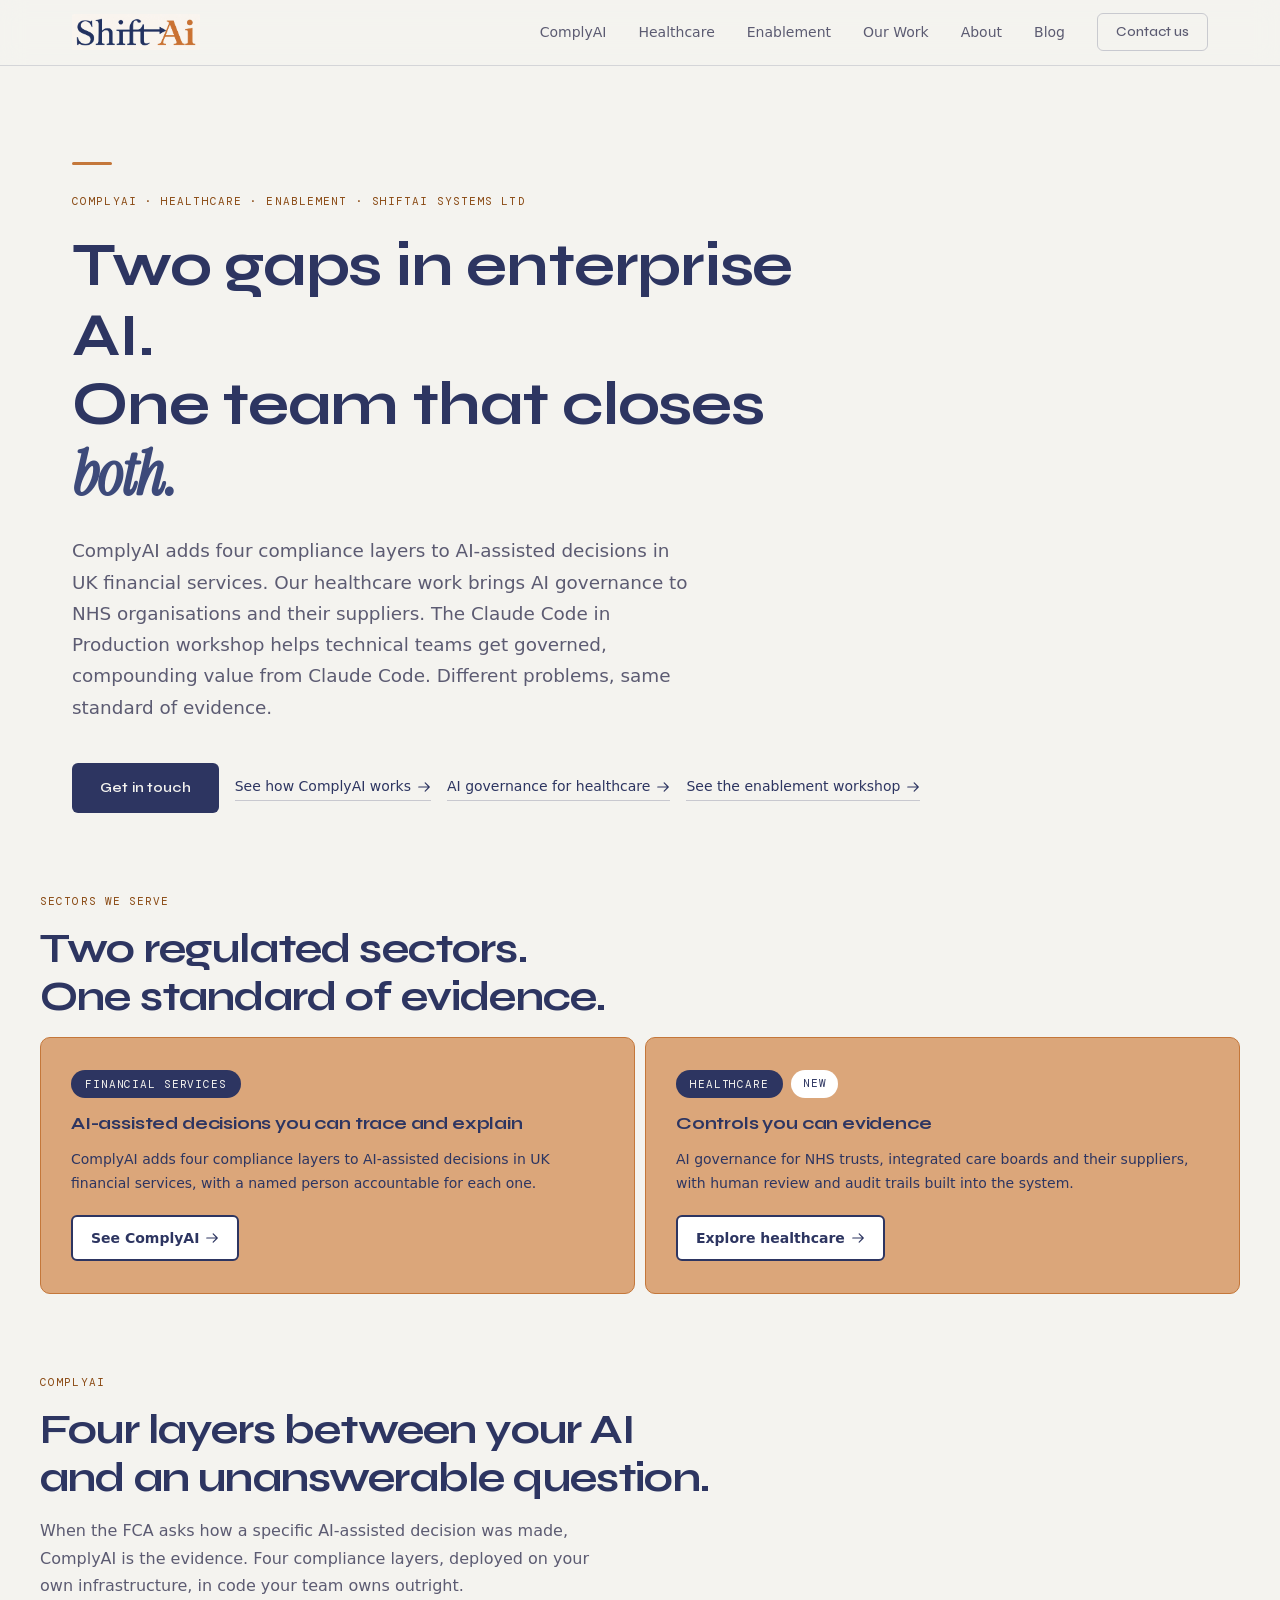
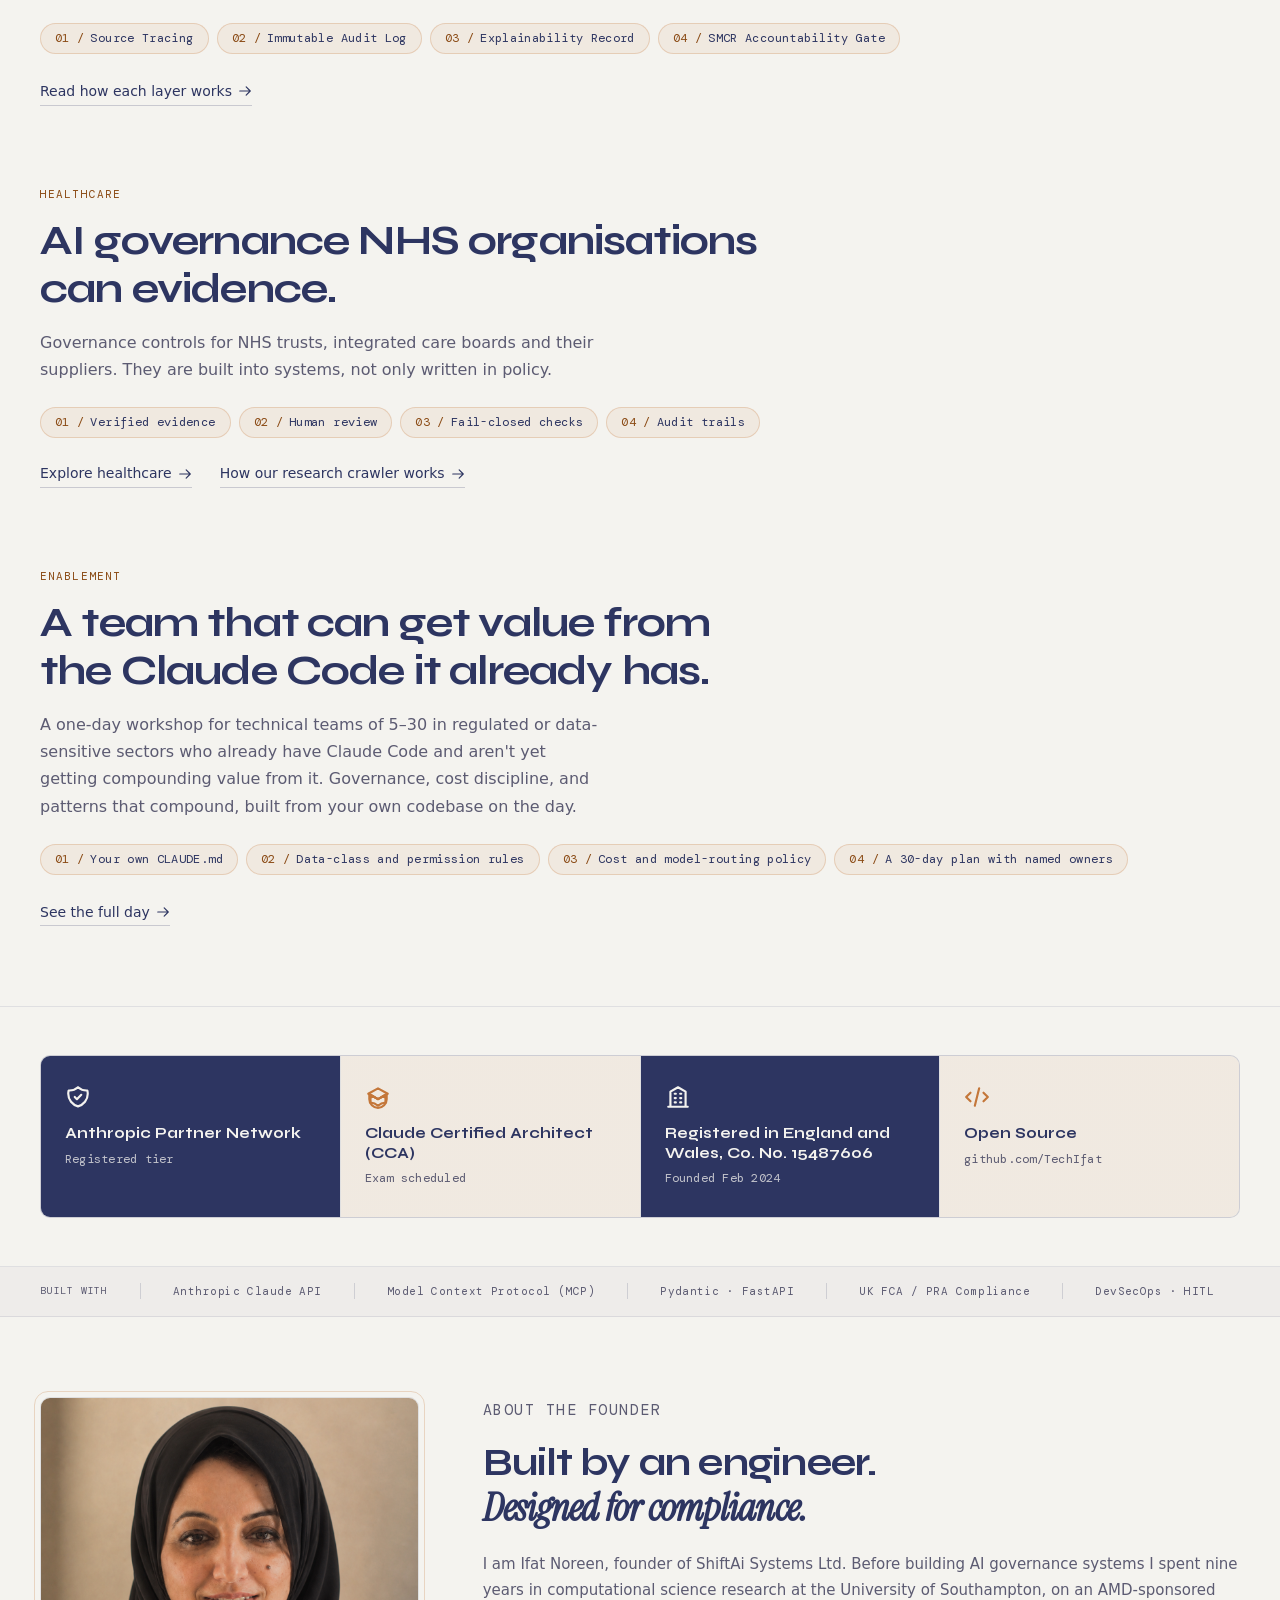
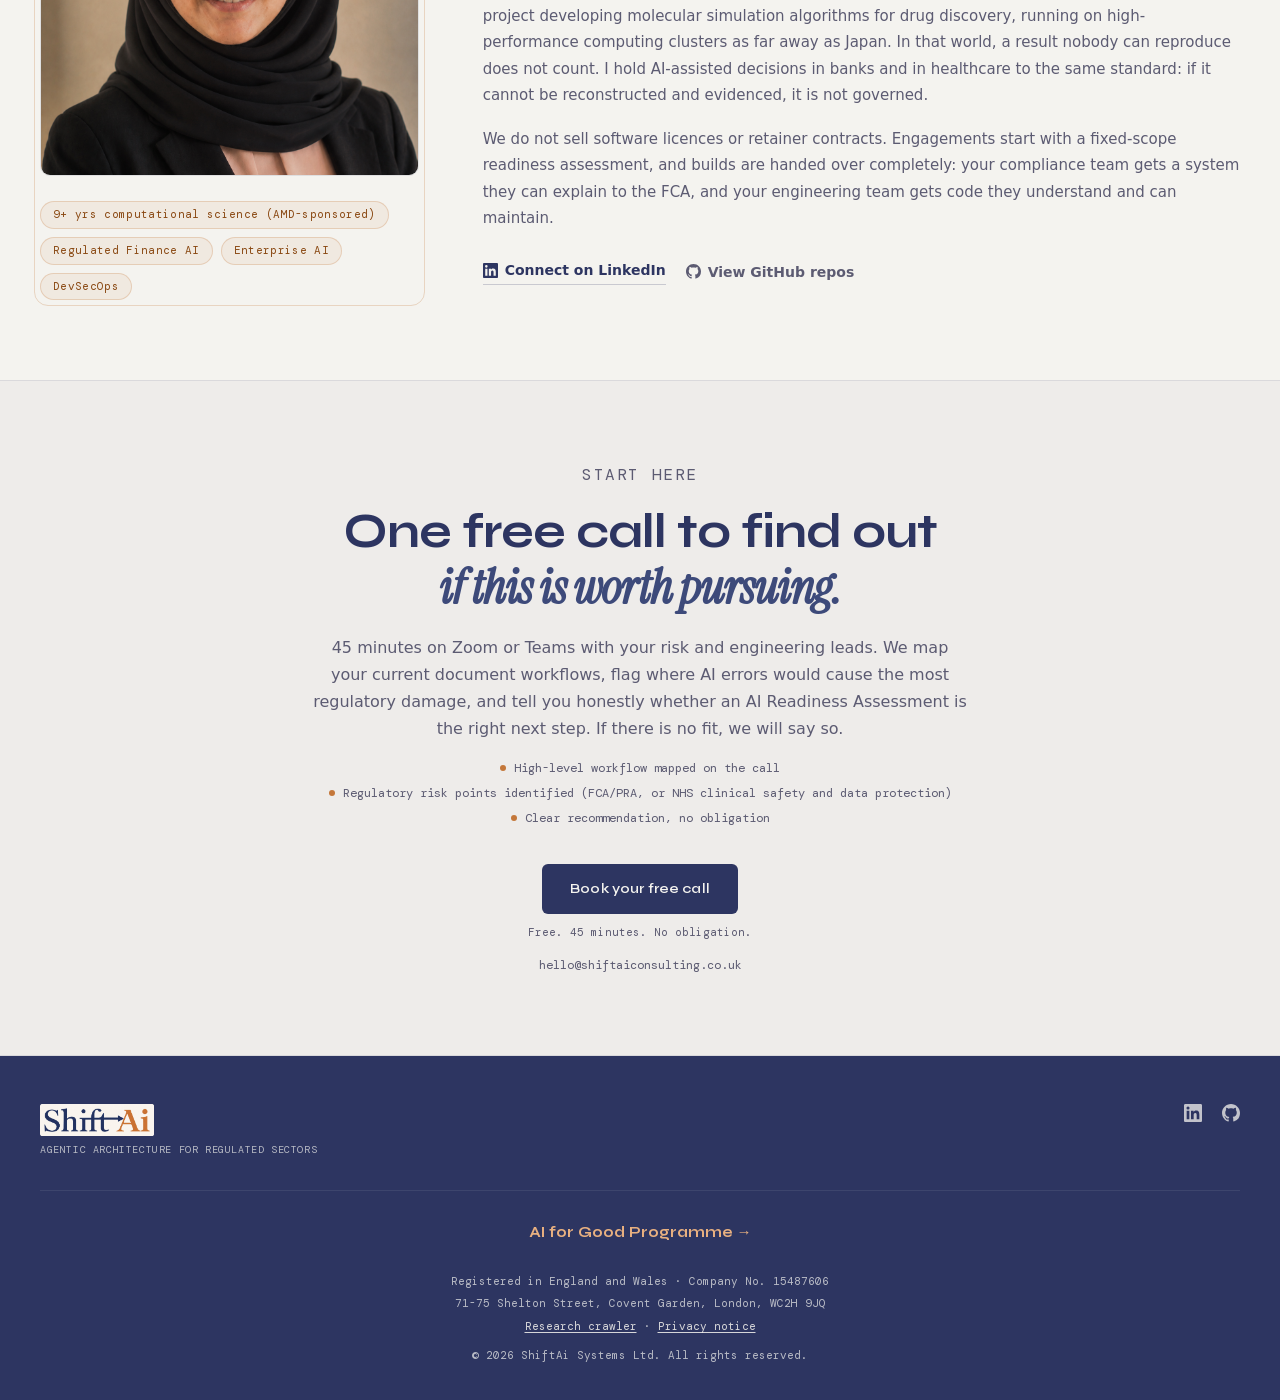
==== commit 7a47ef73: "Site-wide contrast: footer text, brass text, muted tokens to AA 4.5:1 Footer text and links use the " ====
--- a/index.html
+++ b/index.html
@@ -26,7 +26,7 @@
   --bg:#f4f3ef;--bg2:#eeecea;--bg3:#e6e4df;--bg4:#dddbd5;
   --ink:#2d3561;--ink2:#3d4a7a;--ink3:#4a5a8a;
   --brass:#c4773a;--brass-bg:rgba(196,119,58,0.08);--brass-border:rgba(196,119,58,0.25);
-  --muted:#6b6a80;--muted2:#9a99a8;
+  --muted:#5c5b72;--muted2:#5c5b72;
   --border:rgba(45,53,97,0.1);--border2:rgba(45,53,97,0.16);--border3:rgba(45,53,97,0.22);
 }
 html{scroll-behavior:smooth}
@@ -67,7 +67,7 @@
 /* Hero */
 .hero{padding:96px 32px 80px;max-width:1200px;margin:0 auto;position:relative}
 .hero-rule{width:40px;height:3px;background:var(--brass);border-radius:2px;margin-bottom:28px}
-.hero-eyebrow{font-family:'DM Mono',monospace;font-size:11px;color:var(--brass);letter-spacing:0.1em;text-transform:uppercase;margin-bottom:20px}
+.hero-eyebrow{font-family:'DM Mono',monospace;font-size:11px;color:#8a4a14;letter-spacing:0.1em;text-transform:uppercase;margin-bottom:20px}
 .hero h1{font-size:clamp(2.4rem,5vw,3.8rem);font-weight:700;color:var(--ink);letter-spacing:-0.02em;margin-bottom:24px;max-width:780px}
 .hero h1 em{font-style:italic;font-family:'Instrument Serif',serif;color:var(--ink2)}
 .hero-sub{font-size:1.15rem;color:var(--muted);max-width:620px;line-height:1.7;margin-bottom:40px}
@@ -80,7 +80,7 @@
 /* ComplyAI layer chips */
 .layer-chips{list-style:none;display:flex;flex-wrap:wrap;gap:8px}
 .layer-chip{font-family:'DM Mono',monospace;font-size:12px;color:var(--ink);background:var(--brass-bg);border:1px solid var(--brass-border);padding:5px 14px;border-radius:20px;letter-spacing:0.03em}
-.layer-chip .chip-num{color:var(--brass);margin-right:6px}
+.layer-chip .chip-num{color:#8a4a14;margin-right:6px}
 
 /* Credentials */
 .credentials-section{background:var(--bg);border-top:1px solid var(--border);border-bottom:1px solid var(--border);padding:48px 32px}
@@ -95,7 +95,7 @@
 .cred-card.cred-ink .cred-label{color:var(--bg)}
 .cred-card.cred-brass .cred-label{color:var(--ink)}
 .cred-detail{font-family:'DM Mono',monospace;font-size:12px;letter-spacing:0.02em}
-.cred-card.cred-ink .cred-detail{color:rgba(244,243,239,0.55)}
+.cred-card.cred-ink .cred-detail{color:rgba(244,243,239,0.75)}
 .cred-card.cred-brass .cred-detail{color:var(--muted)}
 
 /* Trust bar */
@@ -123,7 +123,7 @@
 /* Section shared */
 .section{padding:80px 32px}
 .section-inner{max-width:1200px;margin:0 auto}
-.section-eyebrow{font-family:'DM Mono',monospace;font-size:11px;color:var(--brass);letter-spacing:0.1em;text-transform:uppercase;margin-bottom:14px}
+.section-eyebrow{font-family:'DM Mono',monospace;font-size:11px;color:#8a4a14;letter-spacing:0.1em;text-transform:uppercase;margin-bottom:14px}
 .section-heading{font-size:clamp(1.8rem,3.5vw,2.6rem);font-weight:700;color:var(--ink);letter-spacing:-0.02em;margin-bottom:16px}
 .section-sub{font-size:1rem;color:var(--muted);max-width:560px;line-height:1.7;margin-bottom:48px}
 
@@ -133,7 +133,7 @@
 .about-photo img{width:100%;aspect-ratio:1;object-fit:cover;border-radius:10px;border:1px solid var(--border)}
 .about-photo-frame{position:absolute;inset:-6px;border:1px solid var(--brass-border);border-radius:14px;pointer-events:none}
 .badges{display:flex;flex-wrap:wrap;gap:8px;margin-top:18px}
-.badge{font-family:'DM Mono',monospace;font-size:11px;color:var(--brass);background:var(--brass-bg);border:1px solid var(--brass-border);padding:4px 12px;border-radius:20px;letter-spacing:0.03em}
+.badge{font-family:'DM Mono',monospace;font-size:11px;color:#8a4a14;background:var(--brass-bg);border:1px solid var(--brass-border);padding:4px 12px;border-radius:20px;letter-spacing:0.03em}
 .about-content h2{font-size:clamp(1.7rem,3vw,2.4rem);font-weight:700;color:var(--ink);letter-spacing:-0.02em;margin-bottom:20px}
 .about-content h2 em{font-style:italic;font-family:'Instrument Serif',serif}
 .about-content p{font-size:15px;color:var(--muted);line-height:1.75;margin-bottom:18px}
@@ -158,19 +158,19 @@
 .cta-email{font-family:'DM Mono',monospace;font-size:12px;color:var(--muted2);margin-top:14px;display:block}
 
 /* Footer */
-footer{background:var(--ink);color:rgba(244,243,239,0.55);padding:48px 32px 36px}
+footer{background:var(--ink);color:rgba(244,243,239,0.7);padding:48px 32px 36px}
 .footer-inner{max-width:1200px;margin:0 auto}
 .footer-top{display:flex;justify-content:space-between;align-items:flex-start;gap:32px;flex-wrap:wrap;padding-bottom:32px;border-bottom:1px solid rgba(255,255,255,0.08);margin-bottom:28px}
 .footer-logo{margin-bottom:6px;display:flex;align-items:center}.footer-logo img{height:32px;width:auto}
-.footer-tagline{font-family:'DM Mono',monospace;font-size:10px;letter-spacing:0.06em;text-transform:uppercase;color:rgba(244,243,239,0.35)}
+.footer-tagline{font-family:'DM Mono',monospace;font-size:10px;letter-spacing:0.06em;text-transform:uppercase;color:rgba(244,243,239,0.7)}
 .footer-links{display:flex;align-items:center;gap:20px}
-.footer-link{color:rgba(244,243,239,0.4);transition:color 0.15s;display:flex;align-items:center}
+.footer-link{color:rgba(244,243,239,0.75);transition:color 0.15s;display:flex;align-items:center}
 .footer-link:hover{color:var(--bg)}
 .footer-program{text-align:center;margin-bottom:28px}
-.footer-program a{font-family:'Syne',sans-serif;font-size:15px;font-weight:700;color:var(--brass);text-decoration:none;display:inline-flex;align-items:center;justify-content:center;gap:7px;transition:gap 0.15s}
+.footer-program a{font-family:'Syne',sans-serif;font-size:15px;font-weight:700;color:#e8b080;text-decoration:none;display:inline-flex;align-items:center;justify-content:center;gap:7px;transition:gap 0.15s}
 .footer-program a:hover{gap:11px}
-.footer-bottom{display:flex;flex-direction:column;align-items:center;gap:5px;text-align:center;font-family:'DM Mono',monospace;font-size:11px;color:rgba(244,243,239,0.3)}
-.footer-bottom a{color:rgba(244,243,239,0.5);text-decoration:none;transition:color 0.15s}
+.footer-bottom{display:flex;flex-direction:column;align-items:center;gap:5px;text-align:center;font-family:'DM Mono',monospace;font-size:11px;color:rgba(244,243,239,0.7)}
+.footer-bottom a{color:rgba(244,243,239,0.85);text-decoration:underline;text-underline-offset:2px;transition:color 0.15s}
 .footer-bottom a:hover{color:var(--bg)}
 
 /* Responsive */
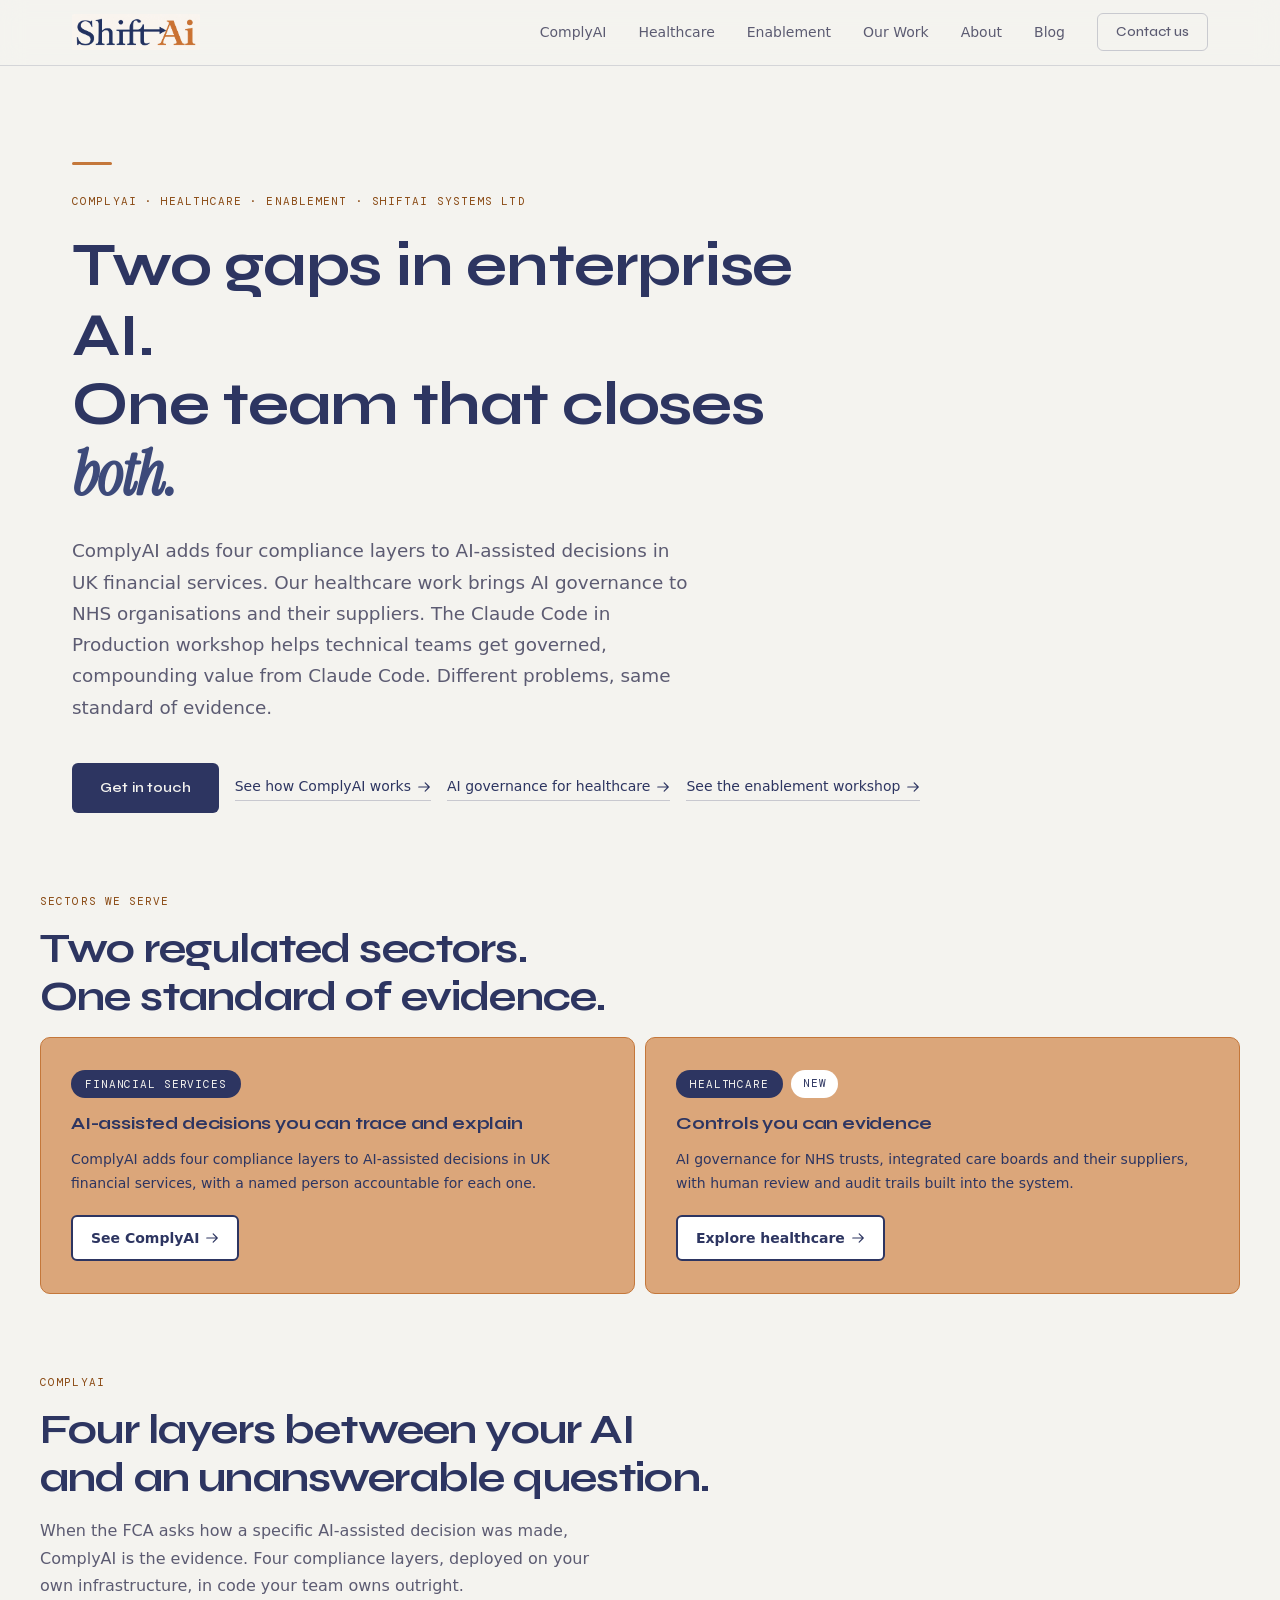
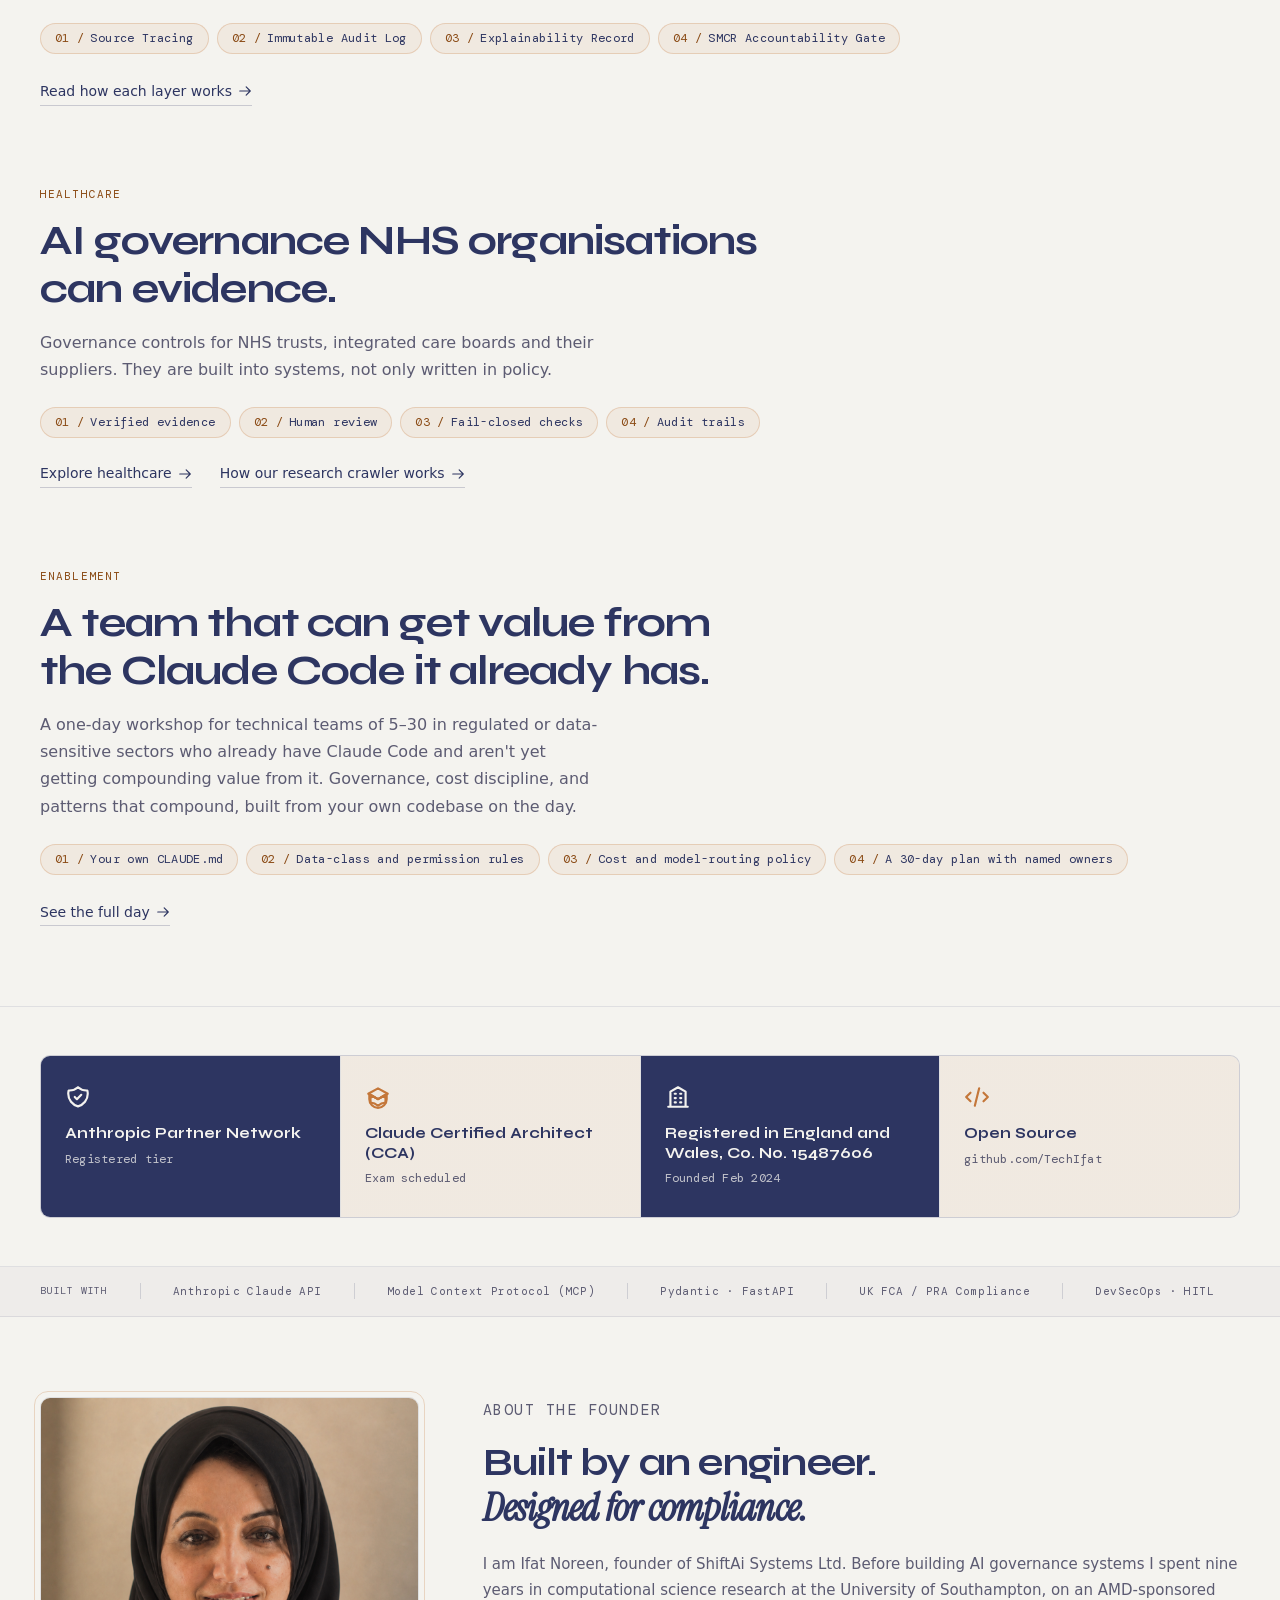
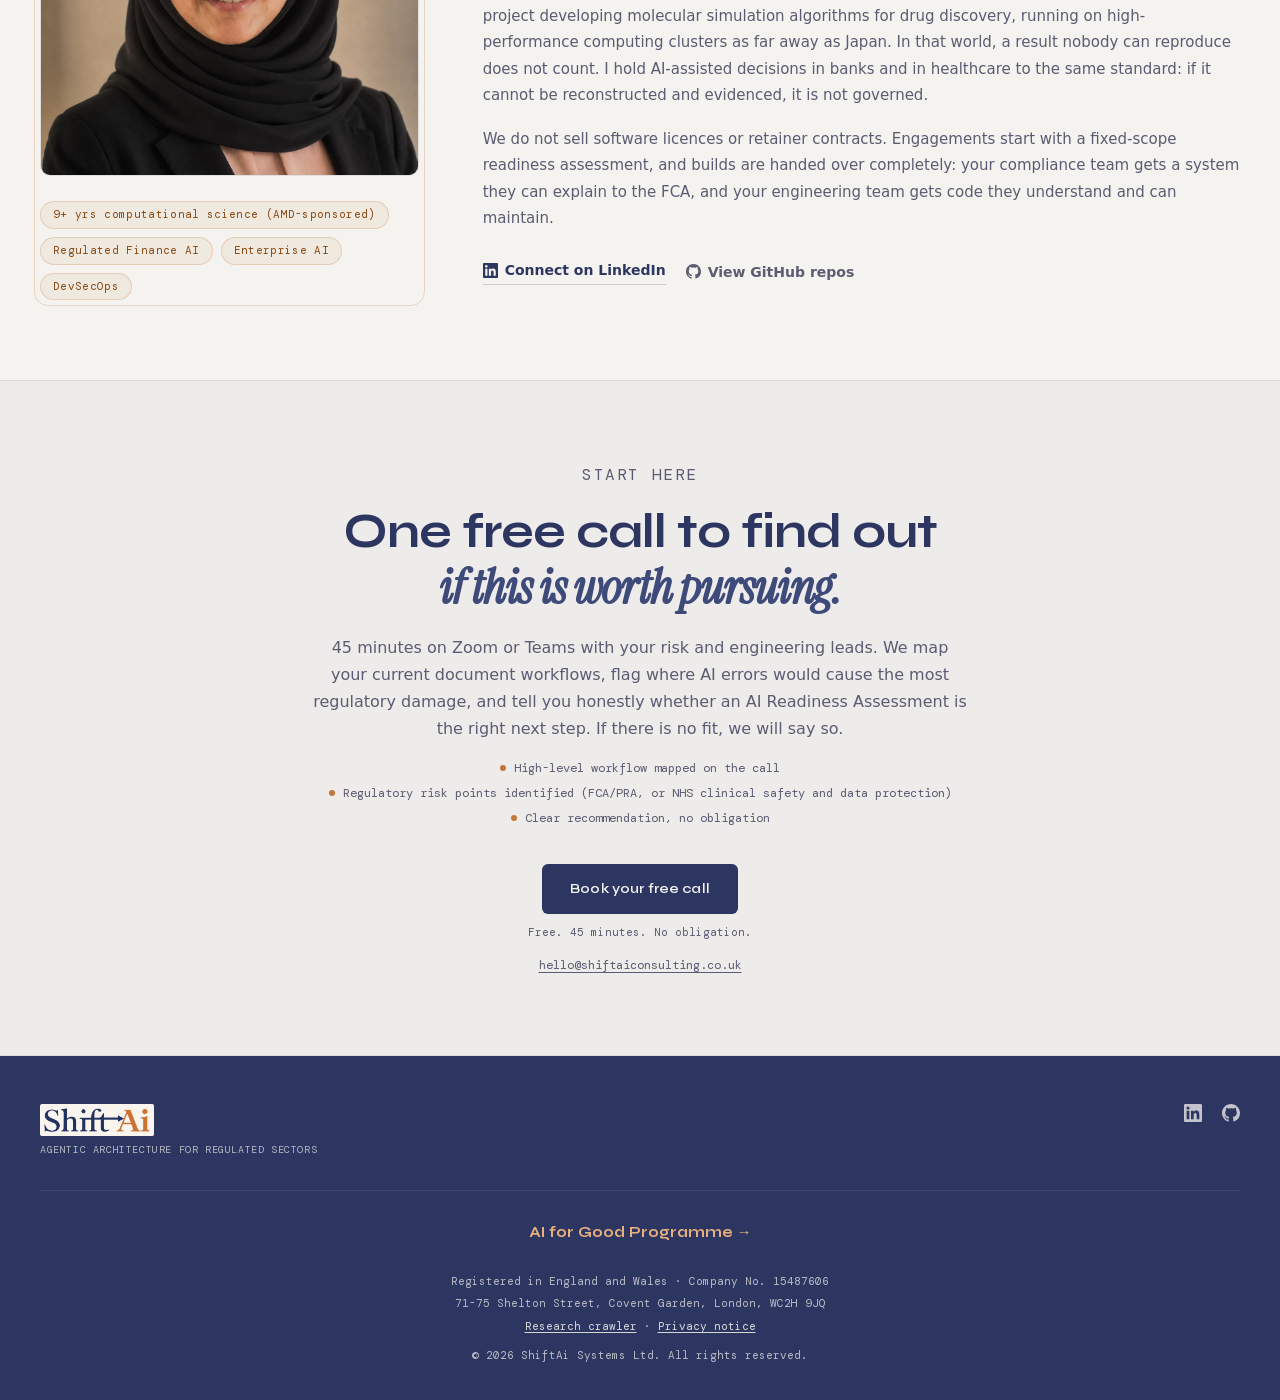
==== commit 8dbf0533: "Email links, contact page address, consistent footers - Link the plain-text hello@ address on index," ====
--- a/index.html
+++ b/index.html
@@ -156,6 +156,8 @@
 .cta-checklist li::before{content:'';width:6px;height:6px;border-radius:50%;background:var(--brass);flex-shrink:0}
 .cta-price-anchor{font-family:'DM Mono',monospace;font-size:11px;color:var(--muted2);margin-top:10px;display:block}
 .cta-email{font-family:'DM Mono',monospace;font-size:12px;color:var(--muted2);margin-top:14px;display:block}
+.cta-email a{color:inherit;text-decoration:underline;text-underline-offset:3px}
+.cta-email a:hover{color:var(--ink)}
 
 /* Footer */
 footer{background:var(--ink);color:rgba(244,243,239,0.7);padding:48px 32px 36px}
@@ -418,7 +420,7 @@
     </ul>
     <a href="https://calendly.com/ifat-noreen/free-45-minute-discovery-call" target="_blank" rel="noopener" class="btn-primary">Book your free call</a>
     <span class="cta-price-anchor">Free. 45 minutes. No obligation.</span>
-    <span class="cta-email">hello@shiftaiconsulting.co.uk</span>
+    <span class="cta-email"><a href="mailto:hello@shiftaiconsulting.co.uk">hello@shiftaiconsulting.co.uk</a></span>
   </div>
 </section>
 
